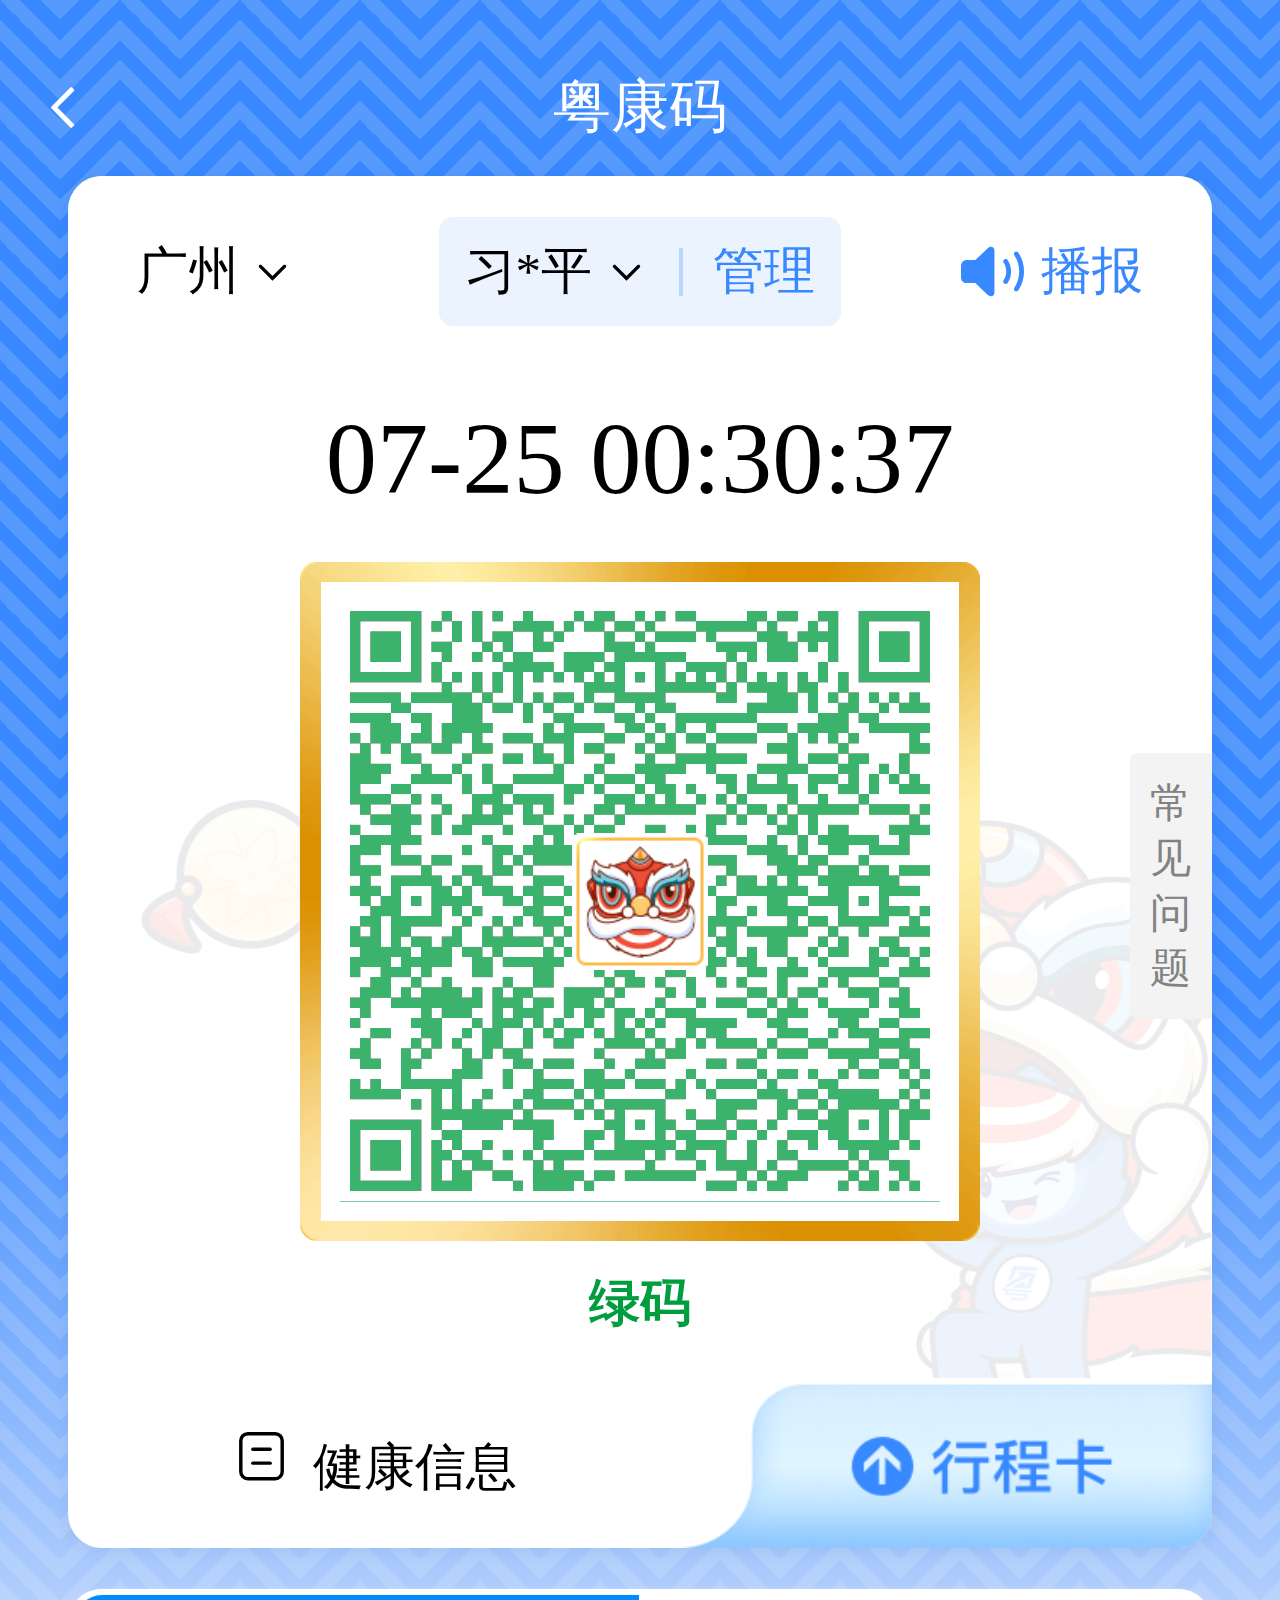
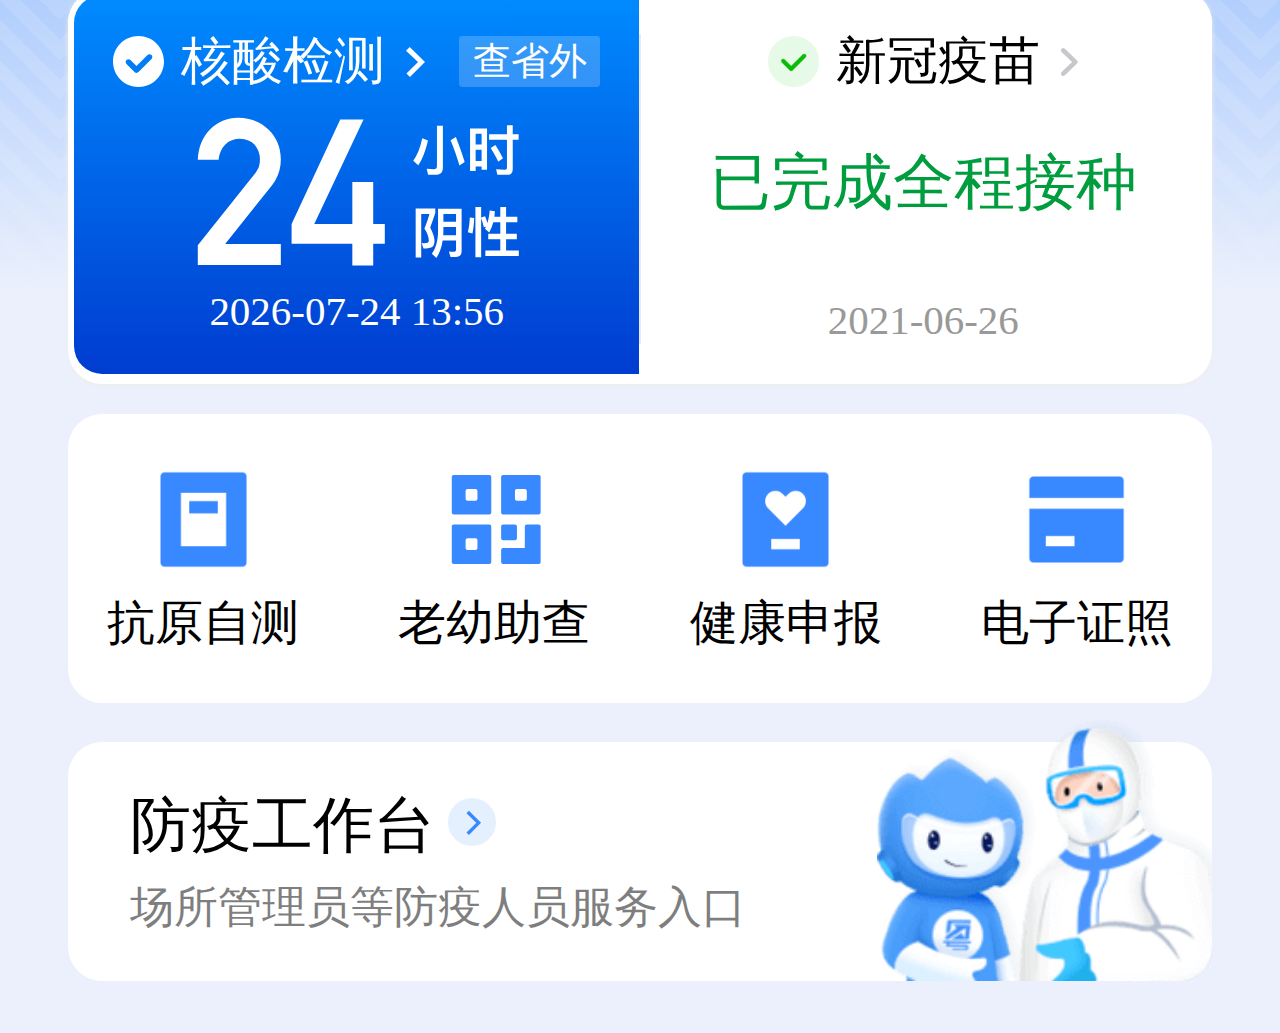
==== ykm-simulator/index.html @ 97c5d756 "Add files via upload" ====
<!doctypehtml><title>粤康码</title><meta http-equiv="Content-Type"content="text/html; charset=UTF-8"><meta name="viewport"content="width=device-width,initial-scale=1,maximum-scale=1,user-scalable=0"><meta name="theme-color"content="#569afe"><meta name="apple-mobile-web-app-status-bar-style"content="black-translucent"><link rel="manifest"href="manifest.json"><script src="../common/base.js"></script><style>block,view{display:block}body{height:100%;margin:0;font-family:sans-serif}.page_normal-temp{background-color:#ebf0fc}.page_yellow-temp{background-color:#fff9f4}.page_red-temp{background-color:#fff5f5}.top-header{background:#4293f4;box-sizing:border-box;height:16.933vw;padding-top:5.2vw;position:relative;text-align:center}.arrow-left{left:2.667vw;position:absolute}.arrow-left,.top-header-title{color:#fff;font-family:PingFangSC-Medium;font-size:4.933vw;letter-spacing:0;margin-top:2.667vw;text-align:center}.content{background:#fff;padding:5.333vw 5.333vw 2.4vw;position:relative}.content.error{padding:5.333vw 5.333vw 0}.content.red-temp{background:#fe3737}.content.yellow-temp{background:#ff8f1f}.red-temp .select{background:#feebeb}.yellow-temp .select{background:#fff3e8}.yellow-temp .select-operat{color:#ff8f1f}.red-temp .select-operat{color:#f0422c}.content-list{background:#fff;border-radius:2.667vw 2.667vw 0 0;position:relative}.content-list_box{background-color:#fff;border-radius:2.667vw;box-shadow:0 2px 20px 0 rgba(0,0,0,.06);margin-bottom:3.2vw}.content-list_header{box-sizing:border-box;display:flex;height:13.333vw;margin-bottom:4.8vw;padding:3.2vw 5.333vw 1.6vw;position:relative;width:100%}.content-list_header .header_faimly{justify-content:flex-end;min-width:30%;text-align:right;width:30%!important}.content-list_header .header_faimly,.header_name{align-items:center;color:#000;display:flex;font-family:PingFangSC-Regular;font-size:4vw;letter-spacing:0}.header_name{background:rgba(56,136,255,.1);border-radius:1.067vw;height:8.533vw;justify-content:center;text-align:center;width:40%}.header_name.box_yellow-temp{background-color:rgba(255,143,31,.1)}.box_yellow-temp .header_name_box:after{background-color:rgba(255,143,31,.3)}.header_name.box_red-temp{background-color:rgba(254,55,55,.1)}.box_red-temp .header_name_box:after{background-color:rgba(254,55,55,.3)}.header_name_box{align-items:center;display:inline-flex;flex:1;justify-content:center;padding-right:2.4vw;position:relative}.header_name_box:after{background-color:rgba(66,147,244,.3);content:"";height:70%;position:absolute;right:0;top:50%;transform:translateY(-50%);width:.267vw}.header_name_action{padding-left:2.4vw}.header_faimly_icon{height:4.933vw;margin-right:1.333vw;width:4.933vw}.header_faimly_icon_gif{height:5.6vw;margin-right:1.333vw;width:5.6vw}.content-list_time{align-items:center;display:flex;justify-content:center}.header_city .triangle,.header_name .triangle{border-color:#000 transparent transparent!important}.view-select{text-align:center}.select{background:#ecf4fd;border-radius:1.067vw;display:inline-block;margin:0 auto}.normal-temp{animation:bg-scrolling-reverse 1s infinite;animation-timing-function:linear;background-color:#569afe;background-image:linear-gradient(135deg,#3888ff 33%,transparent 0),linear-gradient(225deg,#3888ff 33%,transparent 0),linear-gradient(45deg,#3888ff 33%,transparent 0),linear-gradient(315deg,#3888ff 33%,#569afe 0);background-position:60px 0,60px 0,0 0,0 0;background-repeat:repeat;background-size:120px 120px;opacity:1;position:relative}.normal-temp:before{background-image:linear-gradient(135deg,#569afe 25%,transparent 0),linear-gradient(225deg,#569afe 25%,transparent 0),linear-gradient(45deg,#569afe 25%,transparent 0),linear-gradient(315deg,#569afe 25%,transparent 0)}.normal-temp:after,.normal-temp:before{animation:bg-scrolling-reverse 1s infinite;animation-timing-function:linear;background-color:initial;background-position:60px 0,60px 0,0 0,0 0;background-repeat:repeat;background-size:120px 120px;bottom:0;content:"";left:0;opacity:1;position:absolute;right:0;top:0}.normal-temp:after{background-image:linear-gradient(135deg,#3888ff 17%,transparent 0),linear-gradient(225deg,#3888ff 17%,transparent 0),linear-gradient(45deg,#3888ff 17%,transparent 0),linear-gradient(315deg,#3888ff 17%,transparent 0)}.normal-temp1{animation:bg-scrolling-reverse 1s infinite;animation-timing-function:linear;background-color:initial;background-image:linear-gradient(135deg,#569afe 8%,transparent 0),linear-gradient(225deg,#569afe 8%,transparent 0),linear-gradient(45deg,#569afe 8%,transparent 0),linear-gradient(315deg,#569afe 8%,transparent 0);background-position:60px 0,60px 0,0 0,0 0;background-repeat:repeat;background-size:120px 120px;bottom:0;left:0;opacity:1;position:absolute;right:0;top:0;z-index:3}.hotTemp_wrap{position:relative;z-index:6}@-webkit-keyframes bg-scrolling-reverse{0%{background-position:60px 0,60px 0,0 0,0 0}to{background-position:60px -120px,60px -120px,0 -120px,0 -120px}}@keyframes bg-scrolling-reverse{0%{background-position:60px 0,60px 0,0 0,0 0}to{background-position:60px -120px,60px -120px,0 -120px,0 -120px}}.bg_white{background-image:linear-gradient(180deg,hsla(0,0%,100%,0),#fff);bottom:0;height:51%;left:0;position:absolute;right:0;top:50%;z-index:5}.bg_white-normal-temp{background-image:linear-gradient(180deg,rgba(235,240,252,0),#ebf0fc 86%)}.bg_white-yellow-temp{background-image:linear-gradient(180deg,rgba(255,249,244,0),#fff9f4 86%)}.bg_white-red-temp{background-image:linear-gradient(180deg,hsla(0,100%,98%,0),#fff5f5 86%)}.select-name,.select-picker{display:inline-block}.select-name{color:#000;font-family:PingFangSC-Regular;font-size:4vw;letter-spacing:0;line-height:5.333vw;text-align:center}.select-line{background:#4293f4;display:inline-block;height:3.733vw;margin:0 3.2vw;opacity:.3;position:relative;top:.533vw;width:.267vw}.select-operat{color:#4293f4;display:inline-block;font-family:PingFangSC-Regular;font-size:4vw;letter-spacing:0;line-height:5.333vw;padding-bottom:2.133vw;padding-right:3.2vw;padding-top:2.133vw;text-align:center}.img-box{overflow:hidden;padding-bottom:0;text-align:center}.img,.img-box{position:relative}.img{background-color:red;border-radius:1.067vw;display:none;height:100%;width:100%;z-index:6}.img_mask_qrcode{height:40vw;left:50%;margin-left:-22.667vw;margin-top:4vw;padding:2.667vw;position:absolute;top:3.2vw;width:40vw;z-index:10}.red-temp .img_border,.yellow-temp .img_border{margin-top:.533vw}.img_border{align-items:center;border-radius:1.333vw;display:flex;height:53.067vw;justify-content:center;margin:4vw auto 1.6vw;position:relative;width:53.067vw}.img_border_one{background:linear-gradient(to bottom right,#8fcaff,#55b1ff,#8fcaff)}.img_border_two{background:linear-gradient(to bottom right,#ffe58c,#ffb137,#ffe58c)}.img_background{background:#fff;border-radius:.8vw;height:45.067vw;left:1.467vw;position:absolute;top:1.467vw;width:45.067vw;z-index:1}.img_mask{background:#fff;opacity:.98;z-index:11}.img_err_tip,.img_mask{bottom:0;height:48vw;left:0;line-height:6.133vw;margin:auto;position:absolute;right:0;top:0;width:48vw}.img_err_tip{align-items:center;color:#333;display:flex;flex-direction:column;font-size:4.267vw;justify-content:center}.status{text-align:center}.status .result_label{font-size:4.533vw;font-weight:400;justify-content:center;line-height:6.4vw;padding:1.067vw 2.533vw 1.067vw 2.4vw}.status .result_label .result_arrow{height:3.333vw;margin-left:1.6vw;width:3.333vw}.result_label_hs{display:inline-block;margin-right:1.6vw;position:relative;top:-.267vw}.status-img{display:inline-block;height:8.533vw;width:auto}.status-img image{height:100%;width:100%}.status-desc{color:#999;font-family:PingFangSC-Regular;font-size:3.733vw;letter-spacing:0;line-height:5.333vw;text-align:center}.desc-box{font-size:4.267vw;line-height:5.867vw}.desc-box,.desc-box-2{color:#666;font-family:PingFangSC-Regular;text-align:center}.desc-box-2{font-size:3.733vw;line-height:5.333vw;margin-bottom:4vw;padding-top:2.667vw}.title{align-items:center;color:#000;display:flex;font-family:PingFangSC-Medium;font-size:6.4vw;font-weight:600;justify-content:space-between;line-height:8.8vw;padding-left:5.333vw;padding-right:5.333vw;padding-top:5.333vw}.title_img{height:6.667vw;width:32vw}.use-address{padding:8.533vw 5.333vw 14.667vw}.use-address-title{text-align:center}.address-title-desc{display:inline-block}.address-title-desc image{height:100%;width:100%}.view-line{font-size:0}.address-list{border:1px solid #ebebeb;border-bottom:none;border-radius:1.067vw;margin-top:5.333vw}.address-list-item{display:flex;padding:5.333vw}.item-left{width:13.333vw}.item-left image{height:13.333vw;width:13.333vw}.item-right{flex:1;padding-left:4.267vw}.address-list-item{background:#fff;border-bottom:1px solid #ebebeb;margin-bottom:4vw}.address-list-item:last-child{margin-bottom:0}.item-right-title{color:#000;font-family:PingFangSC-Medium;font-size:4.8vw;line-height:6.4vw}.item-right-content{color:#666;font-family:PingFangSC-Regular;font-size:4vw;line-height:5.6vw}.item-right-to{color:#4293f4;font-family:PingFangSC-Regular;font-size:3.733vw}.ykm-entry-cell{align-items:center;background:#fff;color:#4293f4;display:flex;font-size:4.8vw;justify-content:space-between;line-height:15.733vw;padding:0 5.333vw}.special-view{background:#f2f7fd;border-radius:1.067vw;margin:5.333vw;padding:.267vw}.desc-cell{border-radius:.8vw .8vw 0 0;color:#6486a0;font-size:3.733vw;line-height:5.333vw;margin:4vw 0 4vw 9.333vw;position:relative}.desc-cell:before{background:#4f6f8b;content:"";height:2.267vw;left:-3.333vw;position:absolute;top:1.6vw;transform:rotate(45deg);width:2.267vw}.desc-cell+.desc-cell{margin-top:4vw}.flex-wrap{display:flex}.flex-box{color:#000;flex:1;font-size:3.733vw;text-align:center}.flex-box_desc,.list-icon{margin-top:1.333vw}.list-icon{height:5.067vw;margin-right:2.667vw;width:5.067vw}.err_tips{color:#999;margin-top:2.667vw;text-align:center}.err_tips,.err_tips view{font-family:PingFangSC-Regular;font-size:3.733vw;line-height:5.067vw}.err_tips view{color:#4293f4;display:inline;margin-left:2.667vw}.shadow{background:rgba(0,0,0,.6);position:fixed;right:0;top:0}.shadow,.shadow__main{bottom:0;left:0;z-index:20000}.shadow__main{background:#fff;box-sizing:border-box;padding:4.8vw 0 0 5.333vw;position:absolute;width:100%}.shadow__main-title{color:#000;font-size:6.4vw;font-weight:700;height:9.067vw;letter-spacing:0;line-height:9.067vw;margin-bottom:4vw}.shadow__main-city{overflow:hidden}.shadow__main-city-item{border:1px solid #ebebeb;border-radius:1.067vw;box-sizing:border-box;color:#000;float:left;font-size:4vw;height:10.667vw;letter-spacing:0;line-height:10.667vw;margin-bottom:5.333vw;margin-right:2.267vw;text-align:center;width:28.267vw}.shadow__main-city-item.active{border:.267vw solid #4293f4}.prevent__scroll{height:100%;overflow:hidden;width:100%}.shadow-share{background-color:rgba(0,0,0,.7);border-radius:1.333vw;display:flex;height:9.333vw;padding-left:4vw;position:fixed;right:8vw;top:2vw;z-index:999}.shadow-share:after{border:6px solid transparent;border-bottom-color:rgba(0,0,0,.7);content:"";height:0;position:absolute;right:9.333vw;top:-12px;width:0}.shadow-share--android:after{right:13.067vw}.shadow-share__info{color:#fff;font-size:3.467vw;line-height:9.333vw;padding-right:2.667vw;position:relative}.shadow-share__info:after{background-color:#fff;content:"";height:5.333vw;position:absolute;right:0;top:2vw;transform:scaleX(.5);width:1px}.shadow-share__close{height:9.333vw;position:relative;width:8vw}.shadow-share__close:before{transform:rotate(45deg)}.shadow-share__close:after,.shadow-share__close:before{background-color:#fff;content:"";height:4vw;left:4vw;position:absolute;top:2.667vw;width:1px}.shadow-share__close:after{transform:rotate(-45deg)}.result_box{display:flex;justify-content:center;margin:0 5.333vw;position:relative}.result_label{border-radius:.533vw;display:inline-block;margin:0 auto;padding:2.133vw 3.2vw}.red-temp .result_label{background:rgba(240,66,44,.1);border:.267vw solid #fe3737;color:#fe3737}.yellow-temp .result_label{background:rgba(255,143,31,.1);border:.267vw solid #ff8f1f;color:#ff8f1f}.result_arrow{height:2.667vw;margin-left:2.667vw;width:2.667vw}.canvas-main{align-items:center;display:flex;flex-direction:column;justify-content:center;opacity:0;transition:all .6s ease}#XUESHENGMA{left:-2000px;opacity:0;position:fixed;top:-2000px;z-index:1}.canvas-img{border:2px solid #000}.options{align-items:center;background:#f3f3f3;border-radius:8px 0 0 8px;bottom:0;box-sizing:border-box;color:#828282;display:flex;font-size:3.2vw;height:20.8vw;justify-content:center;margin-bottom:auto;margin-top:auto;padding:0 .8vw;position:absolute;right:0;top:0;width:6.4vw}.err_honglvma_action,.err_qrcode{color:#4293f4;font-size:4.533vw;letter-spacing:0;line-height:6.4vw;padding-bottom:4vw;text-align:center}.err_honglvma_box{display:flex;flex-direction:column;justify-content:center;margin-bottom:4vw;text-align:center}.err_honglvma_title{color:#999;font-family:PingFangSC-Regular;font-size:4.533vw;letter-spacing:0;text-align:center}.no_certified{align-items:center;display:flex;justify-content:center;margin-bottom:2.667vw;margin-top:2.667vw}.no_certified_text{color:#f0422c;font-size:4vw;margin-right:1.333vw}.no_certified_action{color:#4293f4;font-size:4vw;margin-right:.267vw}.sub-list{background:#fff;border-radius:8px;box-shadow:0 2px 20px 0 rgba(0,0,0,.06);color:#000}.normal-temp .sub-list,.red-temp .sub-list,.yellow-temp .sub-list{background:hsla(0,0%,100%,.1);color:#fff}.tgpz{background:rgba(9,187,7,.1);border-radius:.933vw;color:#09bb07;font-family:PingFangSC-Regular;font-size:3.733vw;letter-spacing:0;line-height:5.333vw;padding:.133vw 1.333vw;text-align:center}.normal-temp .tgpz,.red-temp .tgpz,.yellow-temp .tgpz{background:rgba(0,0,0,.2);color:#fff}.ykmxx-line{box-shadow:inset 0 -.267vw 0 0 #ebebeb;height:.133vw;width:100%}.sub-cl{align-items:center;display:flex;justify-content:center;margin-left:5.333vw;margin-right:5.333vw;padding-bottom:4.8vw;padding-top:4.8vw;position:relative}.normal-temp .sub-cl,.red-temp .sub-cl,.sub-cl{box-shadow:inset 0 -.133vw 0 0 hsla(0,0%,100%,.12)}.normal-temp .sub-cl{color:#fff}.sub-cl:last-child{box-shadow:inset 0 0 0 0 hsla(0,0%,100%,.12)}.sub-cl_content{flex:1;font-size:4.8vw;line-height:6.4vw}.sub-cl_content,.time-box{align-items:center;display:flex}.time-box{justify-content:center;margin-bottom:5.333vw}.red-temp .city,.yellow-temp .city{color:#fff}.red-temp .triangle,.yellow-temp .triangle{border-color:#fff transparent transparent}.normal-temp .city{color:#fff}.normal-temp .triangle{border-color:#fff transparent transparent}.city{align-items:center;color:#000;display:flex;font-family:PingFangSC-Medium;font-size:5.6vw;letter-spacing:0;line-height:6.4vw;width:20%}.triangle{border-color:#000 transparent transparent;border-style:solid;border-width:1.333vw 1.2vw 0;height:0;margin-left:1.6vw;width:0}.contented .timer_preview{color:#000;font-family:PingFangSC-Semibold;font-size:8vw;font-weight:500;letter-spacing:0;line-height:8vw;text-align:center;vertical-align:middle;width:60vw}@keyframes fade{0%{opacity:.1}to{opacity:1}}@-webkit-keyframes fade{0%{opacity:1}to{opacity:0}}.dropdown__icon{border:1.733vw solid transparent;border-top-color:#000;margin-left:1.333vw;margin-top:1.333vw}.picker-padding{padding-bottom:2.133vw;padding-left:3.2vw;padding-top:2.133vw}.picker-tips{background-repeat:no-repeat;height:9.467vw;position:absolute;top:-6.667vw;width:48vw;z-index:10000}.hesuan-tips_warp,.image-tips,.image-tips_warp{height:100%;position:relative;width:100%}.tips-close{height:5.333vw;position:absolute;right:2.213vw;top:1.68vw;width:5.333vw}.close-image,.user-phone_button{height:100%;width:100%}.user-phone_button{background-color:initial;border:0;left:0;opacity:0;padding:0;position:absolute;top:0}.user_tongguan{position:relative}.tips{color:#fff;font-family:PingFangSC-Regular,PingFang SC;font-size:4vw;font-weight:400;height:5.333vw;line-height:5.333vw;padding:4.8vw 0;text-align:center;width:100%}.tips--black{color:#666}.result_box .result_label{font-size:4vw;font-weight:400;line-height:6.4vw;padding:1.067vw 2.533vw 1.067vw 2.4vw}.result_box .result_label .result_arrow{height:3.333vw;margin-left:.533vw;width:3.333vw}.result_label_green{background:rgba(56,176,107,.1);border:.267vw solid #00b462;border-radius:.533vw;color:#00b462}.sub-block{border-radius:2.667vw;box-shadow:0 2px 5px #eee}.entry,.sub-block{display:flex;height:30.8vw;justify-content:space-between;margin:0 auto;width:89.333vw}.entry{background-color:#fff;border-radius:2.667vw;box-sizing:border-box;height:22.533vw;padding-bottom:3.2vw;padding-top:1.333vw;position:relative;z-index:40}.entry-item{align-items:center;border-radius:1.067vw;display:flex;filter:blur(10);flex-direction:column;justify-content:center;position:relative;width:21.067vw}.entry-item_label{height:4vw;left:0;margin-left:auto;margin-right:auto;position:absolute;right:0;top:0;width:13.867vw}.entry-item_icon{height:9.6vw;margin-bottom:.8vw;margin-top:1.6vw;width:9.6vw}.entry-item_name{color:#000;font-family:PingFangSC-Regular;font-size:3.733vw;font-weight:400;letter-spacing:0;text-align:center}.jiechu-tips{height:9.467vw;left:45%;margin-left:auto;margin-right:auto;position:absolute;right:0;top:9.333vw;width:48vw;z-index:10}.jiechu-tips .image-tips,.jiechu-tips_warp{height:100%;width:100%}.jiechu-tips .tips-close{height:5.333vw;position:absolute;right:2.4vw;text-align:center;top:2.667vw;width:5.333vw}.hesuan-tips{height:10.933vw;left:2.667vw;position:absolute;top:-8.667vw;width:62.8vw;z-index:10}.hesuan-tips .image-tips{height:100%;width:100%}.hesuan-tips .tips-close{text-align:center}.block-item{border:.533vw solid #fff;border-radius:1.067vw 0 0 1.067vw;height:29.6vw;width:44.667vw}.block-item,.sub-block{background-color:#fff}.sub-block_line{background:#ebebeb;height:24.267vw;position:relative;top:3.467vw;width:.133vw}.block-item:first-child{border-radius:2.667vw 0 0 2.667vw;border-right:0}.block-item:nth-child(3){border-left:0;border-radius:0 2.667vw 2.667vw 0}.hesuan_block{background-image:linear-gradient(180deg,#00b93e,#007d00)}.hesuan_lv{background-image:linear-gradient(180deg,#a079eb,#6f3cd0)}.hesuan_blue{background-image:linear-gradient(180deg,#008bff,#003cd0)}.hesuan_orgereen{background-image:linear-gradient(180deg,#15b6b9,#006e70)}.block-item_icon{height:4vw;padding-right:1.333vw;width:4vw}.block-item_title{align-items:center;color:#000;display:flex;font-family:PingFangSC-Regular;font-size:4vw;font-weight:400;height:5.6vw;justify-content:center;padding-top:2.4vw}.hesuan_block .block-item_desc,.hesuan_block .block-item_tips,.hesuan_block .block-item_title,.hesuan_orgereen .block-item_desc,.hesuan_orgereen .block-item_tips,.hesuan_orgereen .block-item_title{color:#fff;margin-bottom:.8vw}.block-item_arrow{height:2.4vw;padding-left:1.6vw;width:1.467vw}.hesuan-warp .block-item_desc{font-family:PingFangSC-Medium;font-size:6.4vw;height:auto;line-height:7.467vw;padding-top:3.733vw}.block-item_desc,.hesuan-warp .block-item_tips{padding-top:3.867vw}.block-item_desc{color:#999;font-family:PingFangSC-Medium;font-size:4.8vw;height:5.6vw;line-height:5.6vw;text-align:center}.block-item_desc img{display:block;height:12.8vw;margin:.8vw auto .533vw;width:25.333vw}.desc--red{color:#fe3737;font-weight:400}.desc--green{color:#009d3e;font-weight:400}.desc--black{color:#000;font-weight:400}.desc--small{font-size:4.8vw}.block-item_tips{color:#999;filter:blur(10);font-family:PingFangSC-Regular;font-size:3.2vw;height:4.533vw;letter-spacing:0;line-height:4.533vw;padding-top:5.6vw;text-align:center}.block-item_loading{display:block;height:20vw;margin:0 auto;width:20vw}.cell{align-items:center;border-bottom:1px solid #ebebeb;box-sizing:border-box;display:flex;height:14.4vw;justify-content:space-between;margin-left:5.333vw;margin-right:5.333vw}.cell:last-of-type{border-bottom:none}.cell-content{align-items:center;display:flex;font-size:4vw;height:14.4vw;line-height:5.333vw}.cell-icon{height:6.4vw;padding-right:2.4vw;width:6.4vw}.cell-arrow{height:3.467vw;width:2.133vw}.no_pt{height:auto;padding-top:0}.colored-person-action-list{align-items:center;color:#4292f3;display:flex;font-size:3.733vw;justify-content:center}.colored-person-action-list_icon{height:4.8vw;vertical-align:text-bottom;width:4.8vw}.colored-person-action-list_divider{background:#d8d8d8;height:3.2vw;margin:0 5.333vw;width:1px}.showVaccinesGuide{background-color:rgba(0,0,0,.8);left:0;position:fixed;text-align:center;top:0;z-index:12000}.showVaccinesGuide_title{color:#fff;font-family:PingFangSC-Medium;font-size:6.4vw;margin-bottom:2.133vw;padding-top:26.667vw;text-align:center}.showVaccinesGuide_desc{font-size:4.8vw}.showVaccinesGuide_desc,.showVaccinesGuide_desc_bottom{color:#fff;font-family:PingFangSC-Regular;text-align:center}.showVaccinesGuide_desc_bottom{font-size:3.467vw;margin:5.333vw 5.333vw 0;opacity:.7}.showVaccinesGuide_oneImg{display:block;height:50.667vw;margin:15.467vw auto 22.533vw;width:54vw}.showVaccinesGuide_twoImg{display:block;height:67.333vw;margin:7.2vw auto 14.133vw;width:62vw}.showVaccinesGuide_btn{border:2px solid #fff;border-radius:1.067vw;color:#fff;display:inline-block;font-family:PingFangSC-Medium;font-size:4.8vw;height:10.133vw;line-height:10.133vw;margin:0 auto;padding:0 8vw;text-align:center;width:37.067vw}.showVaccinesGuide_oneImgicon,.showVaccinesGuide_twoImgicon{bottom:0;height:10.667vw;left:0;margin:auto;position:absolute;right:0;top:0;width:10.667vw;z-index:20}.golden-border{height:100%;left:0;position:absolute;top:0;width:100%;z-index:1}.showVaccinesGuide_close{height:5.333vw;position:absolute;right:3.333vw;top:3.333vw;width:5.333vw}.shadow__activity{height:17.333vw;position:fixed;right:1.6vw;transition:right .5s;width:47.467vw;z-index:80}@-webkit-keyframes tcdh{0%{right:-9.333vw}to{right:0}}@keyframes tcdh{0%{right:-9.333vw}to{right:0}}.shadow__activity--hide{right:-10.667vw}.shadow__activity__img{bottom:0;height:17.333vw;position:absolute;right:4.533vw;width:16vw}.shadow__activity__font{border-radius:2.667vw 8.8vw 8.8vw 2.667vw;bottom:0;box-shadow:0 .533vw .533vw 0 rgba(0,0,0,.13);box-sizing:border-box;color:#fff;height:14.933vw;left:0;padding:1.6vw 20.667vw 1.6vw 2.4vw;position:absolute;transition:left .5s;width:47.467vw}.shadow__activity__font__close{height:4vw;position:absolute;right:.667vw;top:5.467vw;width:4vw}.shadow__activity__font__img{height:100%;left:0;position:absolute;top:0;width:100%}.shadow__activity__font__info{-webkit-box-orient:vertical;-webkit-line-clamp:2;color:#fff;display:inline-block;display:-webkit-box;font-size:2.933vw;line-height:3.733vw;overflow:hidden;position:relative}.shadow__activity__font__jt{height:3.467vw;margin-top:.8vw;position:relative;width:9.867vw}.yq-jt{height:3.333vw;left:-.267vw;position:relative;top:.533vw;width:3.333vw;z-index:10}.shadow__activity__font--hide{left:26.667vw}.shadow__activity__close{bottom:0;height:17.333vw;position:absolute;right:0;width:12.533vw}.nav{align-items:center;color:#fff;display:flex;font-size:4.533vw;justify-content:center;position:relative}.nav_close{height:16vw;left:-1.333vw;position:absolute;width:16vw}.content-list_nav{font-size:5.867vw;font-weight:700;height:14.667vw;line-height:14.667vw;position:relative;width:100%}.yellow-temp .content-list_nav{background:linear-gradient(180deg,#fff8f1,#ffefde);color:#ca925b;text-align:center}.red-temp .content-list_nav{background:linear-gradient(180deg,#fff1f1,#ffdede);color:#b55f5f;text-align:center}.content-list_nav_img{height:16vw;position:absolute;top:-1.6vw;width:100%;z-index:1}.cell-list{border-radius:0 0 2.667vw 2.667vw;display:flex;overflow:hidden}.cell-list-icon{height:5.333vw;position:relative;width:5.333vw}.cell-list-item{flex:1;font-size:4vw;height:6.667vw;line-height:6.667vw;margin:3.333vw 0;text-align:center}.cell-list-item_img,.xckcard{height:13.333vw}.xckcard{font-size:0;width:41.867vw}.cell-list-font{display:inline;margin-left:1.333vw;position:relative;top:-5px}.cell-list-item:nth-child(2){border-left:.133vw solid #ebebeb;border-right:.133vw solid #ebebeb}.green-result_label{border-radius:.533vw;color:#009d3e;font-size:4vw;font-weight:400;font-weight:700;line-height:6.4vw;margin-bottom:2.667vw;position:relative;text-align:center;width:43.333vw}.arrow{height:4vw;margin-left:.667vw;position:relative;width:4vw}.arrow_img{height:100%;width:100%}.header_city{color:#000;font-family:PingFangSC-Regular;font-size:4vw;justify-content:flex-start;letter-spacing:0;text-align:center;width:30%}.header_city,.header_text{align-items:center;display:flex}.header_text{color:#4293f4;justify-content:flex-end;min-width:20vw;padding-left:.8vw;vertical-align:bottom}.content-list_header_shadow{background-image:linear-gradient(180deg,rgba(0,0,0,.03),hsla(0,0%,100%,0));bottom:-10px;height:2.667vw;position:absolute;width:100%}.flex_center{align-items:center;display:flex;justify-content:space-between}.color_yellow-temp{color:#ff8f1f}.color_red-temp{color:#fe3737}.color_normal-temp{color:#3888ff}.gg{margin-bottom:3.333vw;width:100%}.gg,.gg_wrap_img{height:26.667vw;position:relative}.gg_wrap_img{border-radius:2.667vw;margin-left:5.333vw;width:89.333vw;z-index:5}.gg_close_img{height:2.133vw;left:-.667vw;padding:2.667vw;position:absolute;top:-3.333vw;width:2.133vw;z-index:20}.fygztbutton{background-color:#fff;border-radius:2.667vw;margin:3.067vw 5.333vw 2.667vw;padding:3.2vw 4.8vw;position:relative}.fy_action_title{color:#000;font-family:PingFangSC-Medium;font-size:4.8vw;font-weight:500;letter-spacing:0;line-height:6.667vw;margin-bottom:.533vw}.fy_action_icon{height:3.733vw;margin-left:1.067vw;width:3.733vw}.fy_action_desc{color:#000;font-family:PingFangSC-Regular;font-size:3.467vw;font-weight:400;letter-spacing:0;line-height:5.067vw;opacity:.5}.fy_acyion_img{bottom:0;height:20.4vw;position:absolute;right:0;width:26.133vw}.taro__modal{z-index:9999999999}.taro-modal__foot{border-top:.133vw solid #e7e7e7}.normalTag{background:hsla(0,0%,100%,.2);color:#fff}.colorTag,.normalTag{border-radius:.267vw;font-family:PingFangSC-Regular;font-size:2.933vw;font-weight:400;line-height:4vw;margin-left:2.667vw;padding:0 1.067vw}.colorTag{background:rgba(66,147,244,.2);color:#3888ff}</style><div class="page page_normal-temp"><div class="content contented normal-temp"><div class="normal-temp1"></div><div class="bg_white bg_white-normal-temp"></div><div class="hotTemp_wrap"><div class="nav"style="color:#fff;margin-bottom:30px"><image arialabel="返回"ariarole="button"bind:tap="handleNavBack"class="nav_close"src="./static/4f474259427737a36d6c292a3c2f7553.svg"onclick="window.navigateHome&&navigateHome()"></image>粤康码</div><div class="content-list_box"><div class="content-list"style="background:#fff url(static/b739d24b3e9cf335c3d74126ce8e2b98.png);background-size:contain;background-position:right bottom;background-repeat:no-repeat"><div class="content-list_header"><div arialabel="广州，可切换地市"ariarole="button"class="header_city"><span id="_city"></span><image arialabel="切换地市"ariarole="button"class="arrow"src="./static/d88e60f10d7b8da943b5e9ebac2fee7f.svg"></image></div><div class="header_name box_normal-temp"><picker arialabel=""ariarole="button"bindchange="handleChange"><div class="header_name_box"><span id="_name"></span><image arialabel="切换成员"ariarole="button"class="arrow"src="./static/d88e60f10d7b8da943b5e9ebac2fee7f.svg"></image></div></picker><div arialabel="管理"ariarole="button"bind:tap="goPage"class="header_name_action color_normal-temp"data-action="report"data-actiontype="cygl"data-type="home">管理</div></div><div arialabel="播报"ariarole="button"class="header_faimly"data-type="home"><div bind:tap="mp3"class="header_text color_normal-temp"><image class="header_faimly_icon"src="./static/27597bf024b2ecbf42295c976b1eca16.svg"></image>播报</div></div></div><div class="content-list_time"><div class="timer_preview"></div></div><div class="img-box"><div arialabel="绿码"ariarole="img"bind:tap="showVaccinesGuideHandle"class="img_border img_border_two"id="ykmqrcode"><div style="width:94%;height:94%;background-color:#fff;z-index:10"onclick='window.location.href="./checkin.html"'><div bind:tap="handleShowCode"class="img"style="background:url([data-uri]),linear-gradient(#3bb36c,#3bb36c);background-blend-mode:lighten;background-size:94% 94%;background-position:center;background-repeat:no-repeat;display:block;margin:0 auto"></div></div><image class="golden-border"src="./static/b80e47116a2514556e388a3639d93b7c.png"></image><image class="showVaccinesGuide_twoImgicon"src="./static/456533e61ba93e1af44a2d3a5c2fd032.gif"></image></div><div bindtap="onTapToPDF"class="options">常见问题</div></div><div class="result_box"><div class="green-result_label">绿码</div></div></div><div class="cell-list"><div arialabel="健康信息"ariarole="button"bind:tap="handleTap"class="cell-list-item"data-action="report"data-actiontype="jkxx"data-path="/operation_plus/pages/yiqing/daka/user/apply-history/index"><image class="cell-list-icon"src="./static/mm.svg"></image><div class="cell-list-font">健康信息</div></div><div arialabel="行程卡"ariarole="button"bind:tap="handleTap"class="cell-list-item_img"data-action="report"data-actiondesc="xingchengla"data-actiontype="fuwu"data-appid="wx8f446acf8c4a85f5"data-label="行程卡"data-path=""><image class="xckcard"src="./static/80401c2e955ec7aa3f126ae90801efd1.png"onclick="window.navigateToTripCard&&navigateToTripCard()"></image></div></div></div><div class="sub-block"><div arialabel="核酸检测24小时阴性。"ariarole="text"bind:tap="handleTap"class="block-item hesuan_block hesuan_blue"onclick='window.location.href="./detail.html"'><div class="block-item_title"><image class="block-item_icon"src="./static/4508c60464ce3888449fc79e838e73cd.svg"></image>核酸检测<image class="block-item_arrow"src="./static/b4455fa4d4a6cd9227fe4703238eeb51.svg"></image><div class="tag normalTag">查省外</div></div><div><div class="block-item_desc desc--green no_pt"><image src="./static/2c258b7b98bdfcb70a00c769d685e9bb.svg"></image></div><div class="block-item_tips no_pt"id="covid-test-time"></div></div></div><div class="sub-block_line"></div><div arialabel="新冠疫苗"ariarole="text"bind:tap="handleTap"class="block-item vaccines"data-action="report"data-actiontype="ymxq"data-pagetype="yimiaoPage"data-path="/operation_plus/pages/yiqing/daka/user/vaccines-record/index"><div class="block-item_title"><image class="block-item_icon"src="./static/dd22fed45003c852735958d99a0443e7.png"></image>新冠疫苗<image class="block-item_arrow"src="./static/44e817161a84279f6440d4a52d117900.svg"></image></div><block><div class="block-item_desc desc--green">已完成全程接种</div><div class="block-item_tips">2021-06-26</div></block></div></div></div></div><div class="entry"><div arialabel="抗原自测"ariarole="button"bind:tap="handleTap"class="entry-item"data-action="report"data-actiondesc="kangyuanzice"data-actiontype="fuwu"data-appid="wx6c30c6ad0220942d"data-label="抗原自测"data-path=""><image class="entry-item_icon"src="./static/0619260a7addd8f89093cd21356e0b80.png"></image><text class="entry-item_name">抗原自测</text></div><div arialabel="老幼助查"ariarole="button"bind:tap="handleTap"class="entry-item"data-action="report"data-actiondesc="laoyouzhucha"data-actiontype="fuwu"data-label="老幼助查"data-path="/pages/gsd-ui/g-yss-H5-page/g-yss-H5-page?project=default&path=%2Fpages%2FcheckYkm%2Fcheck%2Findex"data-usertype="jzgl"><image class="entry-item_icon"src="./static/029ff54f704e01717fb30acf1c95ad75.svg"></image><text class="entry-item_name">老幼助查</text></div><div arialabel="健康申报"ariarole="button"bind:tap="handleTap"class="entry-item"data-action="report"data-actiondesc="jiankangshenbao"data-actiontype="fuwu"data-path="/operation_plus/pages/yiqing/zhuanqu/list/use/index"><image class="entry-item_icon"src="./static/88caf508845af9f014f0df2e2e687061.png"></image><text class="entry-item_name">健康申报</text></div><div arialabel="电子证照"ariarole="button"bind:tap="handleTap"class="entry-item"data-action="report"data-actiondesc="dizhizhengzhao"data-actiontype="fuwu"data-label="电子证照"data-path="/licenseInfo/pages/cards/my-cards/my-cards"><image class="entry-item_icon"src="./static/19bdc888e99ae0d767dcc137ba1464cf.png"></image><text class="entry-item_name">电子证照</text></div></div><div arialabel="防疫工作台"ariarole="button"bind:tap="handleTap"class="fygztbutton"data-action="report"data-actiontype="fyzzt"data-path="/operation_plus/pages/yiqing/daka/user/work-brench/index"><div class="fy_action_title">防疫工作台<image class="fy_action_icon"src="./static/150f406201f0b0e674a6abe0d1ac292f.svg"></image></div><div class="fy_action_desc">场所管理员等防疫人员服务入口</div><image class="fy_acyion_img"src="./static/eb0bdecffb0b41192f65fbaee7cb5d39.png"></image></div><br></div><script>const covid_test_time=new Date((new Date).getTime()+60*(300-Math.floor(480*Math.random()))*1e3).toISOString().replace("T"," ").slice(0,16);function updateTime(){document.getElementsByClassName("timer_preview")[0].innerText=new Date((new Date).getTime()+288e5).toISOString().replace("T"," ").slice(5,19)}document.getElementById("covid-test-time").innerText=covid_test_time,updateTime(),window.setInterval(updateTime,1e3);let _name=localStorage.getItem("_name")||"习*平",_city=localStorage.getItem("_city")||"广州";document.getElementsByClassName("header_name_box")[0].addEventListener("click",()=>{var e=window.prompt("修改名字：",_name);""==e||null==e?localStorage.removeItem("_name"):localStorage.setItem("_name",e),document.getElementById("_name").innerText=_name=e||"习*平"}),document.getElementsByClassName("header_city")[0].addEventListener("click",()=>{var e=window.prompt("修改城市：",_city);""==e||null==e?localStorage.removeItem("_city"):localStorage.setItem("_city",e),document.getElementById("_city").innerText=_city=e||"广州"}),document.getElementById("_name").innerText=_name,document.getElementById("_city").innerText=_city</script>
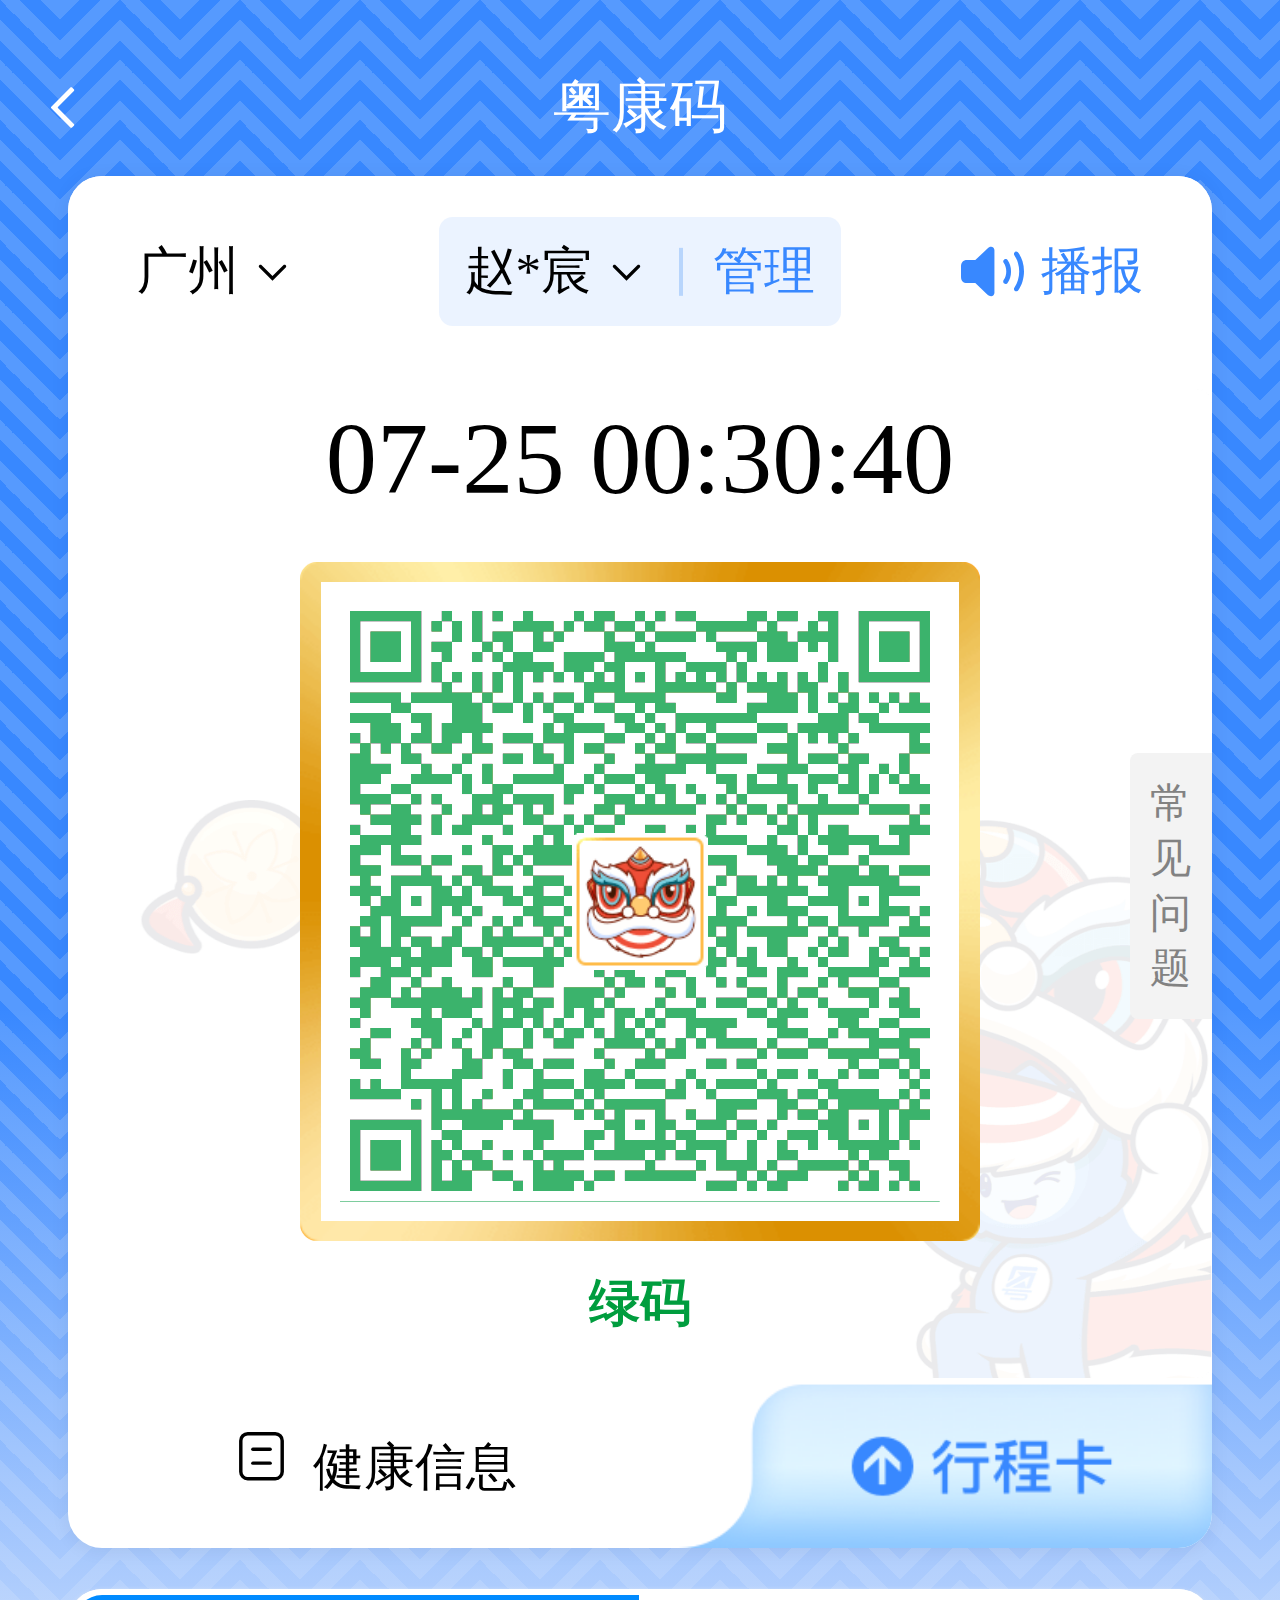
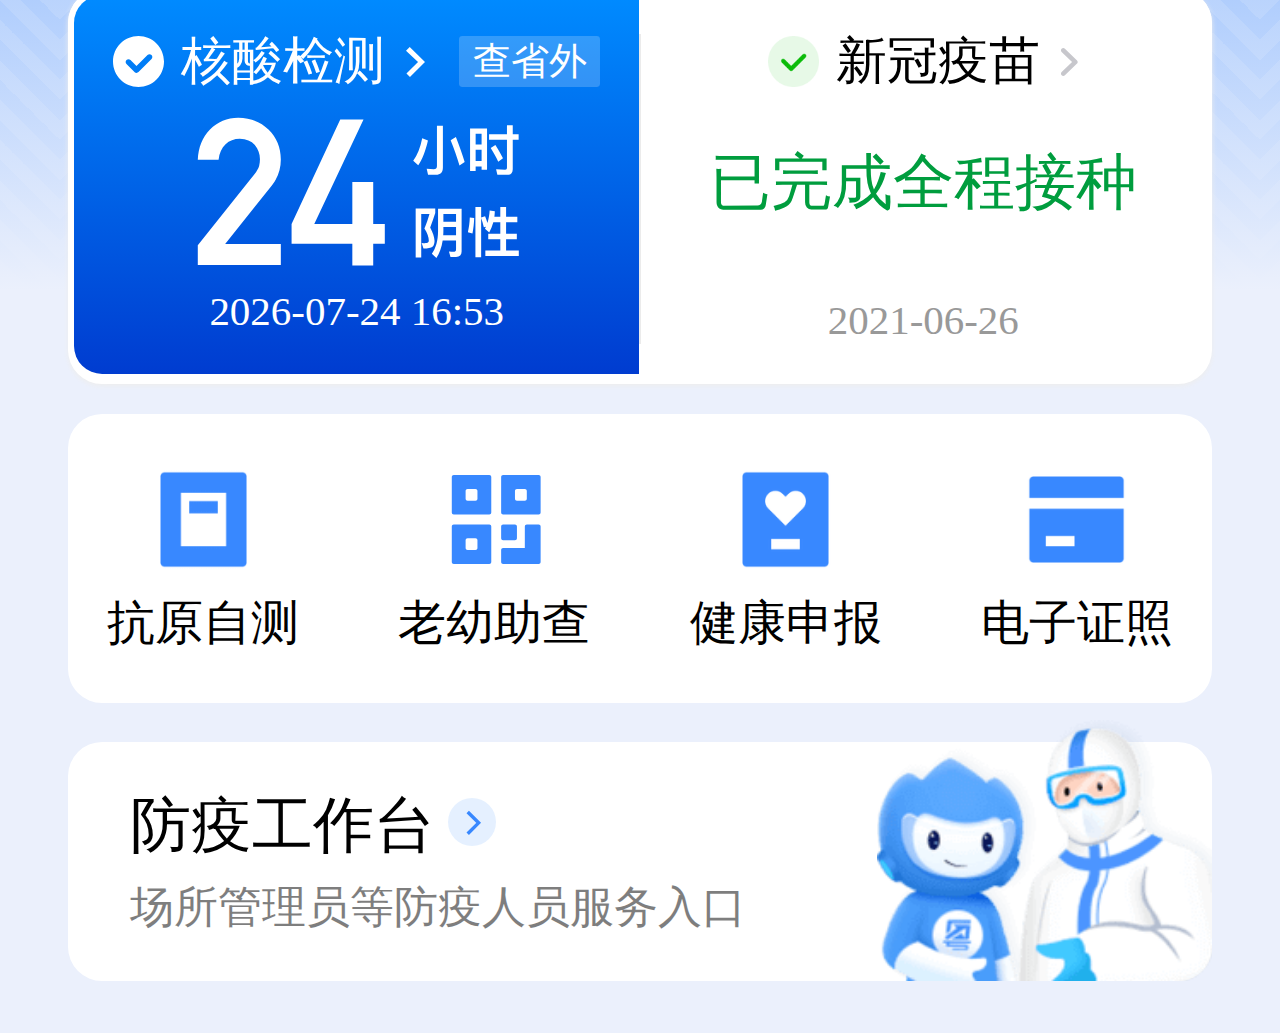
==== commit 53f7faf8: "Update index.html" ====
--- a/ykm-simulator/index.html
+++ b/ykm-simulator/index.html
@@ -1 +1 @@
-<!doctypehtml><title>粤康码</title><meta http-equiv="Content-Type"content="text/html; charset=UTF-8"><meta name="viewport"content="width=device-width,initial-scale=1,maximum-scale=1,user-scalable=0"><meta name="theme-color"content="#569afe"><meta name="apple-mobile-web-app-status-bar-style"content="black-translucent"><link rel="manifest"href="manifest.json"><script src="../common/base.js"></script><style>block,view{display:block}body{height:100%;margin:0;font-family:sans-serif}.page_normal-temp{background-color:#ebf0fc}.page_yellow-temp{background-color:#fff9f4}.page_red-temp{background-color:#fff5f5}.top-header{background:#4293f4;box-sizing:border-box;height:16.933vw;padding-top:5.2vw;position:relative;text-align:center}.arrow-left{left:2.667vw;position:absolute}.arrow-left,.top-header-title{color:#fff;font-family:PingFangSC-Medium;font-size:4.933vw;letter-spacing:0;margin-top:2.667vw;text-align:center}.content{background:#fff;padding:5.333vw 5.333vw 2.4vw;position:relative}.content.error{padding:5.333vw 5.333vw 0}.content.red-temp{background:#fe3737}.content.yellow-temp{background:#ff8f1f}.red-temp .select{background:#feebeb}.yellow-temp .select{background:#fff3e8}.yellow-temp .select-operat{color:#ff8f1f}.red-temp .select-operat{color:#f0422c}.content-list{background:#fff;border-radius:2.667vw 2.667vw 0 0;position:relative}.content-list_box{background-color:#fff;border-radius:2.667vw;box-shadow:0 2px 20px 0 rgba(0,0,0,.06);margin-bottom:3.2vw}.content-list_header{box-sizing:border-box;display:flex;height:13.333vw;margin-bottom:4.8vw;padding:3.2vw 5.333vw 1.6vw;position:relative;width:100%}.content-list_header .header_faimly{justify-content:flex-end;min-width:30%;text-align:right;width:30%!important}.content-list_header .header_faimly,.header_name{align-items:center;color:#000;display:flex;font-family:PingFangSC-Regular;font-size:4vw;letter-spacing:0}.header_name{background:rgba(56,136,255,.1);border-radius:1.067vw;height:8.533vw;justify-content:center;text-align:center;width:40%}.header_name.box_yellow-temp{background-color:rgba(255,143,31,.1)}.box_yellow-temp .header_name_box:after{background-color:rgba(255,143,31,.3)}.header_name.box_red-temp{background-color:rgba(254,55,55,.1)}.box_red-temp .header_name_box:after{background-color:rgba(254,55,55,.3)}.header_name_box{align-items:center;display:inline-flex;flex:1;justify-content:center;padding-right:2.4vw;position:relative}.header_name_box:after{background-color:rgba(66,147,244,.3);content:"";height:70%;position:absolute;right:0;top:50%;transform:translateY(-50%);width:.267vw}.header_name_action{padding-left:2.4vw}.header_faimly_icon{height:4.933vw;margin-right:1.333vw;width:4.933vw}.header_faimly_icon_gif{height:5.6vw;margin-right:1.333vw;width:5.6vw}.content-list_time{align-items:center;display:flex;justify-content:center}.header_city .triangle,.header_name .triangle{border-color:#000 transparent transparent!important}.view-select{text-align:center}.select{background:#ecf4fd;border-radius:1.067vw;display:inline-block;margin:0 auto}.normal-temp{animation:bg-scrolling-reverse 1s infinite;animation-timing-function:linear;background-color:#569afe;background-image:linear-gradient(135deg,#3888ff 33%,transparent 0),linear-gradient(225deg,#3888ff 33%,transparent 0),linear-gradient(45deg,#3888ff 33%,transparent 0),linear-gradient(315deg,#3888ff 33%,#569afe 0);background-position:60px 0,60px 0,0 0,0 0;background-repeat:repeat;background-size:120px 120px;opacity:1;position:relative}.normal-temp:before{background-image:linear-gradient(135deg,#569afe 25%,transparent 0),linear-gradient(225deg,#569afe 25%,transparent 0),linear-gradient(45deg,#569afe 25%,transparent 0),linear-gradient(315deg,#569afe 25%,transparent 0)}.normal-temp:after,.normal-temp:before{animation:bg-scrolling-reverse 1s infinite;animation-timing-function:linear;background-color:initial;background-position:60px 0,60px 0,0 0,0 0;background-repeat:repeat;background-size:120px 120px;bottom:0;content:"";left:0;opacity:1;position:absolute;right:0;top:0}.normal-temp:after{background-image:linear-gradient(135deg,#3888ff 17%,transparent 0),linear-gradient(225deg,#3888ff 17%,transparent 0),linear-gradient(45deg,#3888ff 17%,transparent 0),linear-gradient(315deg,#3888ff 17%,transparent 0)}.normal-temp1{animation:bg-scrolling-reverse 1s infinite;animation-timing-function:linear;background-color:initial;background-image:linear-gradient(135deg,#569afe 8%,transparent 0),linear-gradient(225deg,#569afe 8%,transparent 0),linear-gradient(45deg,#569afe 8%,transparent 0),linear-gradient(315deg,#569afe 8%,transparent 0);background-position:60px 0,60px 0,0 0,0 0;background-repeat:repeat;background-size:120px 120px;bottom:0;left:0;opacity:1;position:absolute;right:0;top:0;z-index:3}.hotTemp_wrap{position:relative;z-index:6}@-webkit-keyframes bg-scrolling-reverse{0%{background-position:60px 0,60px 0,0 0,0 0}to{background-position:60px -120px,60px -120px,0 -120px,0 -120px}}@keyframes bg-scrolling-reverse{0%{background-position:60px 0,60px 0,0 0,0 0}to{background-position:60px -120px,60px -120px,0 -120px,0 -120px}}.bg_white{background-image:linear-gradient(180deg,hsla(0,0%,100%,0),#fff);bottom:0;height:51%;left:0;position:absolute;right:0;top:50%;z-index:5}.bg_white-normal-temp{background-image:linear-gradient(180deg,rgba(235,240,252,0),#ebf0fc 86%)}.bg_white-yellow-temp{background-image:linear-gradient(180deg,rgba(255,249,244,0),#fff9f4 86%)}.bg_white-red-temp{background-image:linear-gradient(180deg,hsla(0,100%,98%,0),#fff5f5 86%)}.select-name,.select-picker{display:inline-block}.select-name{color:#000;font-family:PingFangSC-Regular;font-size:4vw;letter-spacing:0;line-height:5.333vw;text-align:center}.select-line{background:#4293f4;display:inline-block;height:3.733vw;margin:0 3.2vw;opacity:.3;position:relative;top:.533vw;width:.267vw}.select-operat{color:#4293f4;display:inline-block;font-family:PingFangSC-Regular;font-size:4vw;letter-spacing:0;line-height:5.333vw;padding-bottom:2.133vw;padding-right:3.2vw;padding-top:2.133vw;text-align:center}.img-box{overflow:hidden;padding-bottom:0;text-align:center}.img,.img-box{position:relative}.img{background-color:red;border-radius:1.067vw;display:none;height:100%;width:100%;z-index:6}.img_mask_qrcode{height:40vw;left:50%;margin-left:-22.667vw;margin-top:4vw;padding:2.667vw;position:absolute;top:3.2vw;width:40vw;z-index:10}.red-temp .img_border,.yellow-temp .img_border{margin-top:.533vw}.img_border{align-items:center;border-radius:1.333vw;display:flex;height:53.067vw;justify-content:center;margin:4vw auto 1.6vw;position:relative;width:53.067vw}.img_border_one{background:linear-gradient(to bottom right,#8fcaff,#55b1ff,#8fcaff)}.img_border_two{background:linear-gradient(to bottom right,#ffe58c,#ffb137,#ffe58c)}.img_background{background:#fff;border-radius:.8vw;height:45.067vw;left:1.467vw;position:absolute;top:1.467vw;width:45.067vw;z-index:1}.img_mask{background:#fff;opacity:.98;z-index:11}.img_err_tip,.img_mask{bottom:0;height:48vw;left:0;line-height:6.133vw;margin:auto;position:absolute;right:0;top:0;width:48vw}.img_err_tip{align-items:center;color:#333;display:flex;flex-direction:column;font-size:4.267vw;justify-content:center}.status{text-align:center}.status .result_label{font-size:4.533vw;font-weight:400;justify-content:center;line-height:6.4vw;padding:1.067vw 2.533vw 1.067vw 2.4vw}.status .result_label .result_arrow{height:3.333vw;margin-left:1.6vw;width:3.333vw}.result_label_hs{display:inline-block;margin-right:1.6vw;position:relative;top:-.267vw}.status-img{display:inline-block;height:8.533vw;width:auto}.status-img image{height:100%;width:100%}.status-desc{color:#999;font-family:PingFangSC-Regular;font-size:3.733vw;letter-spacing:0;line-height:5.333vw;text-align:center}.desc-box{font-size:4.267vw;line-height:5.867vw}.desc-box,.desc-box-2{color:#666;font-family:PingFangSC-Regular;text-align:center}.desc-box-2{font-size:3.733vw;line-height:5.333vw;margin-bottom:4vw;padding-top:2.667vw}.title{align-items:center;color:#000;display:flex;font-family:PingFangSC-Medium;font-size:6.4vw;font-weight:600;justify-content:space-between;line-height:8.8vw;padding-left:5.333vw;padding-right:5.333vw;padding-top:5.333vw}.title_img{height:6.667vw;width:32vw}.use-address{padding:8.533vw 5.333vw 14.667vw}.use-address-title{text-align:center}.address-title-desc{display:inline-block}.address-title-desc image{height:100%;width:100%}.view-line{font-size:0}.address-list{border:1px solid #ebebeb;border-bottom:none;border-radius:1.067vw;margin-top:5.333vw}.address-list-item{display:flex;padding:5.333vw}.item-left{width:13.333vw}.item-left image{height:13.333vw;width:13.333vw}.item-right{flex:1;padding-left:4.267vw}.address-list-item{background:#fff;border-bottom:1px solid #ebebeb;margin-bottom:4vw}.address-list-item:last-child{margin-bottom:0}.item-right-title{color:#000;font-family:PingFangSC-Medium;font-size:4.8vw;line-height:6.4vw}.item-right-content{color:#666;font-family:PingFangSC-Regular;font-size:4vw;line-height:5.6vw}.item-right-to{color:#4293f4;font-family:PingFangSC-Regular;font-size:3.733vw}.ykm-entry-cell{align-items:center;background:#fff;color:#4293f4;display:flex;font-size:4.8vw;justify-content:space-between;line-height:15.733vw;padding:0 5.333vw}.special-view{background:#f2f7fd;border-radius:1.067vw;margin:5.333vw;padding:.267vw}.desc-cell{border-radius:.8vw .8vw 0 0;color:#6486a0;font-size:3.733vw;line-height:5.333vw;margin:4vw 0 4vw 9.333vw;position:relative}.desc-cell:before{background:#4f6f8b;content:"";height:2.267vw;left:-3.333vw;position:absolute;top:1.6vw;transform:rotate(45deg);width:2.267vw}.desc-cell+.desc-cell{margin-top:4vw}.flex-wrap{display:flex}.flex-box{color:#000;flex:1;font-size:3.733vw;text-align:center}.flex-box_desc,.list-icon{margin-top:1.333vw}.list-icon{height:5.067vw;margin-right:2.667vw;width:5.067vw}.err_tips{color:#999;margin-top:2.667vw;text-align:center}.err_tips,.err_tips view{font-family:PingFangSC-Regular;font-size:3.733vw;line-height:5.067vw}.err_tips view{color:#4293f4;display:inline;margin-left:2.667vw}.shadow{background:rgba(0,0,0,.6);position:fixed;right:0;top:0}.shadow,.shadow__main{bottom:0;left:0;z-index:20000}.shadow__main{background:#fff;box-sizing:border-box;padding:4.8vw 0 0 5.333vw;position:absolute;width:100%}.shadow__main-title{color:#000;font-size:6.4vw;font-weight:700;height:9.067vw;letter-spacing:0;line-height:9.067vw;margin-bottom:4vw}.shadow__main-city{overflow:hidden}.shadow__main-city-item{border:1px solid #ebebeb;border-radius:1.067vw;box-sizing:border-box;color:#000;float:left;font-size:4vw;height:10.667vw;letter-spacing:0;line-height:10.667vw;margin-bottom:5.333vw;margin-right:2.267vw;text-align:center;width:28.267vw}.shadow__main-city-item.active{border:.267vw solid #4293f4}.prevent__scroll{height:100%;overflow:hidden;width:100%}.shadow-share{background-color:rgba(0,0,0,.7);border-radius:1.333vw;display:flex;height:9.333vw;padding-left:4vw;position:fixed;right:8vw;top:2vw;z-index:999}.shadow-share:after{border:6px solid transparent;border-bottom-color:rgba(0,0,0,.7);content:"";height:0;position:absolute;right:9.333vw;top:-12px;width:0}.shadow-share--android:after{right:13.067vw}.shadow-share__info{color:#fff;font-size:3.467vw;line-height:9.333vw;padding-right:2.667vw;position:relative}.shadow-share__info:after{background-color:#fff;content:"";height:5.333vw;position:absolute;right:0;top:2vw;transform:scaleX(.5);width:1px}.shadow-share__close{height:9.333vw;position:relative;width:8vw}.shadow-share__close:before{transform:rotate(45deg)}.shadow-share__close:after,.shadow-share__close:before{background-color:#fff;content:"";height:4vw;left:4vw;position:absolute;top:2.667vw;width:1px}.shadow-share__close:after{transform:rotate(-45deg)}.result_box{display:flex;justify-content:center;margin:0 5.333vw;position:relative}.result_label{border-radius:.533vw;display:inline-block;margin:0 auto;padding:2.133vw 3.2vw}.red-temp .result_label{background:rgba(240,66,44,.1);border:.267vw solid #fe3737;color:#fe3737}.yellow-temp .result_label{background:rgba(255,143,31,.1);border:.267vw solid #ff8f1f;color:#ff8f1f}.result_arrow{height:2.667vw;margin-left:2.667vw;width:2.667vw}.canvas-main{align-items:center;display:flex;flex-direction:column;justify-content:center;opacity:0;transition:all .6s ease}#XUESHENGMA{left:-2000px;opacity:0;position:fixed;top:-2000px;z-index:1}.canvas-img{border:2px solid #000}.options{align-items:center;background:#f3f3f3;border-radius:8px 0 0 8px;bottom:0;box-sizing:border-box;color:#828282;display:flex;font-size:3.2vw;height:20.8vw;justify-content:center;margin-bottom:auto;margin-top:auto;padding:0 .8vw;position:absolute;right:0;top:0;width:6.4vw}.err_honglvma_action,.err_qrcode{color:#4293f4;font-size:4.533vw;letter-spacing:0;line-height:6.4vw;padding-bottom:4vw;text-align:center}.err_honglvma_box{display:flex;flex-direction:column;justify-content:center;margin-bottom:4vw;text-align:center}.err_honglvma_title{color:#999;font-family:PingFangSC-Regular;font-size:4.533vw;letter-spacing:0;text-align:center}.no_certified{align-items:center;display:flex;justify-content:center;margin-bottom:2.667vw;margin-top:2.667vw}.no_certified_text{color:#f0422c;font-size:4vw;margin-right:1.333vw}.no_certified_action{color:#4293f4;font-size:4vw;margin-right:.267vw}.sub-list{background:#fff;border-radius:8px;box-shadow:0 2px 20px 0 rgba(0,0,0,.06);color:#000}.normal-temp .sub-list,.red-temp .sub-list,.yellow-temp .sub-list{background:hsla(0,0%,100%,.1);color:#fff}.tgpz{background:rgba(9,187,7,.1);border-radius:.933vw;color:#09bb07;font-family:PingFangSC-Regular;font-size:3.733vw;letter-spacing:0;line-height:5.333vw;padding:.133vw 1.333vw;text-align:center}.normal-temp .tgpz,.red-temp .tgpz,.yellow-temp .tgpz{background:rgba(0,0,0,.2);color:#fff}.ykmxx-line{box-shadow:inset 0 -.267vw 0 0 #ebebeb;height:.133vw;width:100%}.sub-cl{align-items:center;display:flex;justify-content:center;margin-left:5.333vw;margin-right:5.333vw;padding-bottom:4.8vw;padding-top:4.8vw;position:relative}.normal-temp .sub-cl,.red-temp .sub-cl,.sub-cl{box-shadow:inset 0 -.133vw 0 0 hsla(0,0%,100%,.12)}.normal-temp .sub-cl{color:#fff}.sub-cl:last-child{box-shadow:inset 0 0 0 0 hsla(0,0%,100%,.12)}.sub-cl_content{flex:1;font-size:4.8vw;line-height:6.4vw}.sub-cl_content,.time-box{align-items:center;display:flex}.time-box{justify-content:center;margin-bottom:5.333vw}.red-temp .city,.yellow-temp .city{color:#fff}.red-temp .triangle,.yellow-temp .triangle{border-color:#fff transparent transparent}.normal-temp .city{color:#fff}.normal-temp .triangle{border-color:#fff transparent transparent}.city{align-items:center;color:#000;display:flex;font-family:PingFangSC-Medium;font-size:5.6vw;letter-spacing:0;line-height:6.4vw;width:20%}.triangle{border-color:#000 transparent transparent;border-style:solid;border-width:1.333vw 1.2vw 0;height:0;margin-left:1.6vw;width:0}.contented .timer_preview{color:#000;font-family:PingFangSC-Semibold;font-size:8vw;font-weight:500;letter-spacing:0;line-height:8vw;text-align:center;vertical-align:middle;width:60vw}@keyframes fade{0%{opacity:.1}to{opacity:1}}@-webkit-keyframes fade{0%{opacity:1}to{opacity:0}}.dropdown__icon{border:1.733vw solid transparent;border-top-color:#000;margin-left:1.333vw;margin-top:1.333vw}.picker-padding{padding-bottom:2.133vw;padding-left:3.2vw;padding-top:2.133vw}.picker-tips{background-repeat:no-repeat;height:9.467vw;position:absolute;top:-6.667vw;width:48vw;z-index:10000}.hesuan-tips_warp,.image-tips,.image-tips_warp{height:100%;position:relative;width:100%}.tips-close{height:5.333vw;position:absolute;right:2.213vw;top:1.68vw;width:5.333vw}.close-image,.user-phone_button{height:100%;width:100%}.user-phone_button{background-color:initial;border:0;left:0;opacity:0;padding:0;position:absolute;top:0}.user_tongguan{position:relative}.tips{color:#fff;font-family:PingFangSC-Regular,PingFang SC;font-size:4vw;font-weight:400;height:5.333vw;line-height:5.333vw;padding:4.8vw 0;text-align:center;width:100%}.tips--black{color:#666}.result_box .result_label{font-size:4vw;font-weight:400;line-height:6.4vw;padding:1.067vw 2.533vw 1.067vw 2.4vw}.result_box .result_label .result_arrow{height:3.333vw;margin-left:.533vw;width:3.333vw}.result_label_green{background:rgba(56,176,107,.1);border:.267vw solid #00b462;border-radius:.533vw;color:#00b462}.sub-block{border-radius:2.667vw;box-shadow:0 2px 5px #eee}.entry,.sub-block{display:flex;height:30.8vw;justify-content:space-between;margin:0 auto;width:89.333vw}.entry{background-color:#fff;border-radius:2.667vw;box-sizing:border-box;height:22.533vw;padding-bottom:3.2vw;padding-top:1.333vw;position:relative;z-index:40}.entry-item{align-items:center;border-radius:1.067vw;display:flex;filter:blur(10);flex-direction:column;justify-content:center;position:relative;width:21.067vw}.entry-item_label{height:4vw;left:0;margin-left:auto;margin-right:auto;position:absolute;right:0;top:0;width:13.867vw}.entry-item_icon{height:9.6vw;margin-bottom:.8vw;margin-top:1.6vw;width:9.6vw}.entry-item_name{color:#000;font-family:PingFangSC-Regular;font-size:3.733vw;font-weight:400;letter-spacing:0;text-align:center}.jiechu-tips{height:9.467vw;left:45%;margin-left:auto;margin-right:auto;position:absolute;right:0;top:9.333vw;width:48vw;z-index:10}.jiechu-tips .image-tips,.jiechu-tips_warp{height:100%;width:100%}.jiechu-tips .tips-close{height:5.333vw;position:absolute;right:2.4vw;text-align:center;top:2.667vw;width:5.333vw}.hesuan-tips{height:10.933vw;left:2.667vw;position:absolute;top:-8.667vw;width:62.8vw;z-index:10}.hesuan-tips .image-tips{height:100%;width:100%}.hesuan-tips .tips-close{text-align:center}.block-item{border:.533vw solid #fff;border-radius:1.067vw 0 0 1.067vw;height:29.6vw;width:44.667vw}.block-item,.sub-block{background-color:#fff}.sub-block_line{background:#ebebeb;height:24.267vw;position:relative;top:3.467vw;width:.133vw}.block-item:first-child{border-radius:2.667vw 0 0 2.667vw;border-right:0}.block-item:nth-child(3){border-left:0;border-radius:0 2.667vw 2.667vw 0}.hesuan_block{background-image:linear-gradient(180deg,#00b93e,#007d00)}.hesuan_lv{background-image:linear-gradient(180deg,#a079eb,#6f3cd0)}.hesuan_blue{background-image:linear-gradient(180deg,#008bff,#003cd0)}.hesuan_orgereen{background-image:linear-gradient(180deg,#15b6b9,#006e70)}.block-item_icon{height:4vw;padding-right:1.333vw;width:4vw}.block-item_title{align-items:center;color:#000;display:flex;font-family:PingFangSC-Regular;font-size:4vw;font-weight:400;height:5.6vw;justify-content:center;padding-top:2.4vw}.hesuan_block .block-item_desc,.hesuan_block .block-item_tips,.hesuan_block .block-item_title,.hesuan_orgereen .block-item_desc,.hesuan_orgereen .block-item_tips,.hesuan_orgereen .block-item_title{color:#fff;margin-bottom:.8vw}.block-item_arrow{height:2.4vw;padding-left:1.6vw;width:1.467vw}.hesuan-warp .block-item_desc{font-family:PingFangSC-Medium;font-size:6.4vw;height:auto;line-height:7.467vw;padding-top:3.733vw}.block-item_desc,.hesuan-warp .block-item_tips{padding-top:3.867vw}.block-item_desc{color:#999;font-family:PingFangSC-Medium;font-size:4.8vw;height:5.6vw;line-height:5.6vw;text-align:center}.block-item_desc img{display:block;height:12.8vw;margin:.8vw auto .533vw;width:25.333vw}.desc--red{color:#fe3737;font-weight:400}.desc--green{color:#009d3e;font-weight:400}.desc--black{color:#000;font-weight:400}.desc--small{font-size:4.8vw}.block-item_tips{color:#999;filter:blur(10);font-family:PingFangSC-Regular;font-size:3.2vw;height:4.533vw;letter-spacing:0;line-height:4.533vw;padding-top:5.6vw;text-align:center}.block-item_loading{display:block;height:20vw;margin:0 auto;width:20vw}.cell{align-items:center;border-bottom:1px solid #ebebeb;box-sizing:border-box;display:flex;height:14.4vw;justify-content:space-between;margin-left:5.333vw;margin-right:5.333vw}.cell:last-of-type{border-bottom:none}.cell-content{align-items:center;display:flex;font-size:4vw;height:14.4vw;line-height:5.333vw}.cell-icon{height:6.4vw;padding-right:2.4vw;width:6.4vw}.cell-arrow{height:3.467vw;width:2.133vw}.no_pt{height:auto;padding-top:0}.colored-person-action-list{align-items:center;color:#4292f3;display:flex;font-size:3.733vw;justify-content:center}.colored-person-action-list_icon{height:4.8vw;vertical-align:text-bottom;width:4.8vw}.colored-person-action-list_divider{background:#d8d8d8;height:3.2vw;margin:0 5.333vw;width:1px}.showVaccinesGuide{background-color:rgba(0,0,0,.8);left:0;position:fixed;text-align:center;top:0;z-index:12000}.showVaccinesGuide_title{color:#fff;font-family:PingFangSC-Medium;font-size:6.4vw;margin-bottom:2.133vw;padding-top:26.667vw;text-align:center}.showVaccinesGuide_desc{font-size:4.8vw}.showVaccinesGuide_desc,.showVaccinesGuide_desc_bottom{color:#fff;font-family:PingFangSC-Regular;text-align:center}.showVaccinesGuide_desc_bottom{font-size:3.467vw;margin:5.333vw 5.333vw 0;opacity:.7}.showVaccinesGuide_oneImg{display:block;height:50.667vw;margin:15.467vw auto 22.533vw;width:54vw}.showVaccinesGuide_twoImg{display:block;height:67.333vw;margin:7.2vw auto 14.133vw;width:62vw}.showVaccinesGuide_btn{border:2px solid #fff;border-radius:1.067vw;color:#fff;display:inline-block;font-family:PingFangSC-Medium;font-size:4.8vw;height:10.133vw;line-height:10.133vw;margin:0 auto;padding:0 8vw;text-align:center;width:37.067vw}.showVaccinesGuide_oneImgicon,.showVaccinesGuide_twoImgicon{bottom:0;height:10.667vw;left:0;margin:auto;position:absolute;right:0;top:0;width:10.667vw;z-index:20}.golden-border{height:100%;left:0;position:absolute;top:0;width:100%;z-index:1}.showVaccinesGuide_close{height:5.333vw;position:absolute;right:3.333vw;top:3.333vw;width:5.333vw}.shadow__activity{height:17.333vw;position:fixed;right:1.6vw;transition:right .5s;width:47.467vw;z-index:80}@-webkit-keyframes tcdh{0%{right:-9.333vw}to{right:0}}@keyframes tcdh{0%{right:-9.333vw}to{right:0}}.shadow__activity--hide{right:-10.667vw}.shadow__activity__img{bottom:0;height:17.333vw;position:absolute;right:4.533vw;width:16vw}.shadow__activity__font{border-radius:2.667vw 8.8vw 8.8vw 2.667vw;bottom:0;box-shadow:0 .533vw .533vw 0 rgba(0,0,0,.13);box-sizing:border-box;color:#fff;height:14.933vw;left:0;padding:1.6vw 20.667vw 1.6vw 2.4vw;position:absolute;transition:left .5s;width:47.467vw}.shadow__activity__font__close{height:4vw;position:absolute;right:.667vw;top:5.467vw;width:4vw}.shadow__activity__font__img{height:100%;left:0;position:absolute;top:0;width:100%}.shadow__activity__font__info{-webkit-box-orient:vertical;-webkit-line-clamp:2;color:#fff;display:inline-block;display:-webkit-box;font-size:2.933vw;line-height:3.733vw;overflow:hidden;position:relative}.shadow__activity__font__jt{height:3.467vw;margin-top:.8vw;position:relative;width:9.867vw}.yq-jt{height:3.333vw;left:-.267vw;position:relative;top:.533vw;width:3.333vw;z-index:10}.shadow__activity__font--hide{left:26.667vw}.shadow__activity__close{bottom:0;height:17.333vw;position:absolute;right:0;width:12.533vw}.nav{align-items:center;color:#fff;display:flex;font-size:4.533vw;justify-content:center;position:relative}.nav_close{height:16vw;left:-1.333vw;position:absolute;width:16vw}.content-list_nav{font-size:5.867vw;font-weight:700;height:14.667vw;line-height:14.667vw;position:relative;width:100%}.yellow-temp .content-list_nav{background:linear-gradient(180deg,#fff8f1,#ffefde);color:#ca925b;text-align:center}.red-temp .content-list_nav{background:linear-gradient(180deg,#fff1f1,#ffdede);color:#b55f5f;text-align:center}.content-list_nav_img{height:16vw;position:absolute;top:-1.6vw;width:100%;z-index:1}.cell-list{border-radius:0 0 2.667vw 2.667vw;display:flex;overflow:hidden}.cell-list-icon{height:5.333vw;position:relative;width:5.333vw}.cell-list-item{flex:1;font-size:4vw;height:6.667vw;line-height:6.667vw;margin:3.333vw 0;text-align:center}.cell-list-item_img,.xckcard{height:13.333vw}.xckcard{font-size:0;width:41.867vw}.cell-list-font{display:inline;margin-left:1.333vw;position:relative;top:-5px}.cell-list-item:nth-child(2){border-left:.133vw solid #ebebeb;border-right:.133vw solid #ebebeb}.green-result_label{border-radius:.533vw;color:#009d3e;font-size:4vw;font-weight:400;font-weight:700;line-height:6.4vw;margin-bottom:2.667vw;position:relative;text-align:center;width:43.333vw}.arrow{height:4vw;margin-left:.667vw;position:relative;width:4vw}.arrow_img{height:100%;width:100%}.header_city{color:#000;font-family:PingFangSC-Regular;font-size:4vw;justify-content:flex-start;letter-spacing:0;text-align:center;width:30%}.header_city,.header_text{align-items:center;display:flex}.header_text{color:#4293f4;justify-content:flex-end;min-width:20vw;padding-left:.8vw;vertical-align:bottom}.content-list_header_shadow{background-image:linear-gradient(180deg,rgba(0,0,0,.03),hsla(0,0%,100%,0));bottom:-10px;height:2.667vw;position:absolute;width:100%}.flex_center{align-items:center;display:flex;justify-content:space-between}.color_yellow-temp{color:#ff8f1f}.color_red-temp{color:#fe3737}.color_normal-temp{color:#3888ff}.gg{margin-bottom:3.333vw;width:100%}.gg,.gg_wrap_img{height:26.667vw;position:relative}.gg_wrap_img{border-radius:2.667vw;margin-left:5.333vw;width:89.333vw;z-index:5}.gg_close_img{height:2.133vw;left:-.667vw;padding:2.667vw;position:absolute;top:-3.333vw;width:2.133vw;z-index:20}.fygztbutton{background-color:#fff;border-radius:2.667vw;margin:3.067vw 5.333vw 2.667vw;padding:3.2vw 4.8vw;position:relative}.fy_action_title{color:#000;font-family:PingFangSC-Medium;font-size:4.8vw;font-weight:500;letter-spacing:0;line-height:6.667vw;margin-bottom:.533vw}.fy_action_icon{height:3.733vw;margin-left:1.067vw;width:3.733vw}.fy_action_desc{color:#000;font-family:PingFangSC-Regular;font-size:3.467vw;font-weight:400;letter-spacing:0;line-height:5.067vw;opacity:.5}.fy_acyion_img{bottom:0;height:20.4vw;position:absolute;right:0;width:26.133vw}.taro__modal{z-index:9999999999}.taro-modal__foot{border-top:.133vw solid #e7e7e7}.normalTag{background:hsla(0,0%,100%,.2);color:#fff}.colorTag,.normalTag{border-radius:.267vw;font-family:PingFangSC-Regular;font-size:2.933vw;font-weight:400;line-height:4vw;margin-left:2.667vw;padding:0 1.067vw}.colorTag{background:rgba(66,147,244,.2);color:#3888ff}</style><div class="page page_normal-temp"><div class="content contented normal-temp"><div class="normal-temp1"></div><div class="bg_white bg_white-normal-temp"></div><div class="hotTemp_wrap"><div class="nav"style="color:#fff;margin-bottom:30px"><image arialabel="返回"ariarole="button"bind:tap="handleNavBack"class="nav_close"src="./static/4f474259427737a36d6c292a3c2f7553.svg"onclick="window.navigateHome&&navigateHome()"></image>粤康码</div><div class="content-list_box"><div class="content-list"style="background:#fff url(static/b739d24b3e9cf335c3d74126ce8e2b98.png);background-size:contain;background-position:right bottom;background-repeat:no-repeat"><div class="content-list_header"><div arialabel="广州，可切换地市"ariarole="button"class="header_city"><span id="_city"></span><image arialabel="切换地市"ariarole="button"class="arrow"src="./static/d88e60f10d7b8da943b5e9ebac2fee7f.svg"></image></div><div class="header_name box_normal-temp"><picker arialabel=""ariarole="button"bindchange="handleChange"><div class="header_name_box"><span id="_name"></span><image arialabel="切换成员"ariarole="button"class="arrow"src="./static/d88e60f10d7b8da943b5e9ebac2fee7f.svg"></image></div></picker><div arialabel="管理"ariarole="button"bind:tap="goPage"class="header_name_action color_normal-temp"data-action="report"data-actiontype="cygl"data-type="home">管理</div></div><div arialabel="播报"ariarole="button"class="header_faimly"data-type="home"><div bind:tap="mp3"class="header_text color_normal-temp"><image class="header_faimly_icon"src="./static/27597bf024b2ecbf42295c976b1eca16.svg"></image>播报</div></div></div><div class="content-list_time"><div class="timer_preview"></div></div><div class="img-box"><div arialabel="绿码"ariarole="img"bind:tap="showVaccinesGuideHandle"class="img_border img_border_two"id="ykmqrcode"><div style="width:94%;height:94%;background-color:#fff;z-index:10"onclick='window.location.href="./checkin.html"'><div bind:tap="handleShowCode"class="img"style="background:url([data-uri]),linear-gradient(#3bb36c,#3bb36c);background-blend-mode:lighten;background-size:94% 94%;background-position:center;background-repeat:no-repeat;display:block;margin:0 auto"></div></div><image class="golden-border"src="./static/b80e47116a2514556e388a3639d93b7c.png"></image><image class="showVaccinesGuide_twoImgicon"src="./static/456533e61ba93e1af44a2d3a5c2fd032.gif"></image></div><div bindtap="onTapToPDF"class="options">常见问题</div></div><div class="result_box"><div class="green-result_label">绿码</div></div></div><div class="cell-list"><div arialabel="健康信息"ariarole="button"bind:tap="handleTap"class="cell-list-item"data-action="report"data-actiontype="jkxx"data-path="/operation_plus/pages/yiqing/daka/user/apply-history/index"><image class="cell-list-icon"src="./static/mm.svg"></image><div class="cell-list-font">健康信息</div></div><div arialabel="行程卡"ariarole="button"bind:tap="handleTap"class="cell-list-item_img"data-action="report"data-actiondesc="xingchengla"data-actiontype="fuwu"data-appid="wx8f446acf8c4a85f5"data-label="行程卡"data-path=""><image class="xckcard"src="./static/80401c2e955ec7aa3f126ae90801efd1.png"onclick="window.navigateToTripCard&&navigateToTripCard()"></image></div></div></div><div class="sub-block"><div arialabel="核酸检测24小时阴性。"ariarole="text"bind:tap="handleTap"class="block-item hesuan_block hesuan_blue"onclick='window.location.href="./detail.html"'><div class="block-item_title"><image class="block-item_icon"src="./static/4508c60464ce3888449fc79e838e73cd.svg"></image>核酸检测<image class="block-item_arrow"src="./static/b4455fa4d4a6cd9227fe4703238eeb51.svg"></image><div class="tag normalTag">查省外</div></div><div><div class="block-item_desc desc--green no_pt"><image src="./static/2c258b7b98bdfcb70a00c769d685e9bb.svg"></image></div><div class="block-item_tips no_pt"id="covid-test-time"></div></div></div><div class="sub-block_line"></div><div arialabel="新冠疫苗"ariarole="text"bind:tap="handleTap"class="block-item vaccines"data-action="report"data-actiontype="ymxq"data-pagetype="yimiaoPage"data-path="/operation_plus/pages/yiqing/daka/user/vaccines-record/index"><div class="block-item_title"><image class="block-item_icon"src="./static/dd22fed45003c852735958d99a0443e7.png"></image>新冠疫苗<image class="block-item_arrow"src="./static/44e817161a84279f6440d4a52d117900.svg"></image></div><block><div class="block-item_desc desc--green">已完成全程接种</div><div class="block-item_tips">2021-06-26</div></block></div></div></div></div><div class="entry"><div arialabel="抗原自测"ariarole="button"bind:tap="handleTap"class="entry-item"data-action="report"data-actiondesc="kangyuanzice"data-actiontype="fuwu"data-appid="wx6c30c6ad0220942d"data-label="抗原自测"data-path=""><image class="entry-item_icon"src="./static/0619260a7addd8f89093cd21356e0b80.png"></image><text class="entry-item_name">抗原自测</text></div><div arialabel="老幼助查"ariarole="button"bind:tap="handleTap"class="entry-item"data-action="report"data-actiondesc="laoyouzhucha"data-actiontype="fuwu"data-label="老幼助查"data-path="/pages/gsd-ui/g-yss-H5-page/g-yss-H5-page?project=default&path=%2Fpages%2FcheckYkm%2Fcheck%2Findex"data-usertype="jzgl"><image class="entry-item_icon"src="./static/029ff54f704e01717fb30acf1c95ad75.svg"></image><text class="entry-item_name">老幼助查</text></div><div arialabel="健康申报"ariarole="button"bind:tap="handleTap"class="entry-item"data-action="report"data-actiondesc="jiankangshenbao"data-actiontype="fuwu"data-path="/operation_plus/pages/yiqing/zhuanqu/list/use/index"><image class="entry-item_icon"src="./static/88caf508845af9f014f0df2e2e687061.png"></image><text class="entry-item_name">健康申报</text></div><div arialabel="电子证照"ariarole="button"bind:tap="handleTap"class="entry-item"data-action="report"data-actiondesc="dizhizhengzhao"data-actiontype="fuwu"data-label="电子证照"data-path="/licenseInfo/pages/cards/my-cards/my-cards"><image class="entry-item_icon"src="./static/19bdc888e99ae0d767dcc137ba1464cf.png"></image><text class="entry-item_name">电子证照</text></div></div><div arialabel="防疫工作台"ariarole="button"bind:tap="handleTap"class="fygztbutton"data-action="report"data-actiontype="fyzzt"data-path="/operation_plus/pages/yiqing/daka/user/work-brench/index"><div class="fy_action_title">防疫工作台<image class="fy_action_icon"src="./static/150f406201f0b0e674a6abe0d1ac292f.svg"></image></div><div class="fy_action_desc">场所管理员等防疫人员服务入口</div><image class="fy_acyion_img"src="./static/eb0bdecffb0b41192f65fbaee7cb5d39.png"></image></div><br></div><script>const covid_test_time=new Date((new Date).getTime()+60*(300-Math.floor(480*Math.random()))*1e3).toISOString().replace("T"," ").slice(0,16);function updateTime(){document.getElementsByClassName("timer_preview")[0].innerText=new Date((new Date).getTime()+288e5).toISOString().replace("T"," ").slice(5,19)}document.getElementById("covid-test-time").innerText=covid_test_time,updateTime(),window.setInterval(updateTime,1e3);let _name=localStorage.getItem("_name")||"习*平",_city=localStorage.getItem("_city")||"广州";document.getElementsByClassName("header_name_box")[0].addEventListener("click",()=>{var e=window.prompt("修改名字：",_name);""==e||null==e?localStorage.removeItem("_name"):localStorage.setItem("_name",e),document.getElementById("_name").innerText=_name=e||"习*平"}),document.getElementsByClassName("header_city")[0].addEventListener("click",()=>{var e=window.prompt("修改城市：",_city);""==e||null==e?localStorage.removeItem("_city"):localStorage.setItem("_city",e),document.getElementById("_city").innerText=_city=e||"广州"}),document.getElementById("_name").innerText=_name,document.getElementById("_city").innerText=_city</script>+<!doctypehtml><title>粤康码</title><meta http-equiv="Content-Type"content="text/html; charset=UTF-8"><meta name="viewport"content="width=device-width,initial-scale=1,maximum-scale=1,user-scalable=0"><meta name="theme-color"content="#569afe"><meta name="apple-mobile-web-app-status-bar-style"content="black-translucent"><link rel="manifest"href="manifest.json"><script src="../common/base.js"></script><style>block,view{display:block}body{height:100%;margin:0;font-family:sans-serif}.page_normal-temp{background-color:#ebf0fc}.page_yellow-temp{background-color:#fff9f4}.page_red-temp{background-color:#fff5f5}.top-header{background:#4293f4;box-sizing:border-box;height:16.933vw;padding-top:5.2vw;position:relative;text-align:center}.arrow-left{left:2.667vw;position:absolute}.arrow-left,.top-header-title{color:#fff;font-family:PingFangSC-Medium;font-size:4.933vw;letter-spacing:0;margin-top:2.667vw;text-align:center}.content{background:#fff;padding:5.333vw 5.333vw 2.4vw;position:relative}.content.error{padding:5.333vw 5.333vw 0}.content.red-temp{background:#fe3737}.content.yellow-temp{background:#ff8f1f}.red-temp .select{background:#feebeb}.yellow-temp .select{background:#fff3e8}.yellow-temp .select-operat{color:#ff8f1f}.red-temp .select-operat{color:#f0422c}.content-list{background:#fff;border-radius:2.667vw 2.667vw 0 0;position:relative}.content-list_box{background-color:#fff;border-radius:2.667vw;box-shadow:0 2px 20px 0 rgba(0,0,0,.06);margin-bottom:3.2vw}.content-list_header{box-sizing:border-box;display:flex;height:13.333vw;margin-bottom:4.8vw;padding:3.2vw 5.333vw 1.6vw;position:relative;width:100%}.content-list_header .header_faimly{justify-content:flex-end;min-width:30%;text-align:right;width:30%!important}.content-list_header .header_faimly,.header_name{align-items:center;color:#000;display:flex;font-family:PingFangSC-Regular;font-size:4vw;letter-spacing:0}.header_name{background:rgba(56,136,255,.1);border-radius:1.067vw;height:8.533vw;justify-content:center;text-align:center;width:40%}.header_name.box_yellow-temp{background-color:rgba(255,143,31,.1)}.box_yellow-temp .header_name_box:after{background-color:rgba(255,143,31,.3)}.header_name.box_red-temp{background-color:rgba(254,55,55,.1)}.box_red-temp .header_name_box:after{background-color:rgba(254,55,55,.3)}.header_name_box{align-items:center;display:inline-flex;flex:1;justify-content:center;padding-right:2.4vw;position:relative}.header_name_box:after{background-color:rgba(66,147,244,.3);content:"";height:70%;position:absolute;right:0;top:50%;transform:translateY(-50%);width:.267vw}.header_name_action{padding-left:2.4vw}.header_faimly_icon{height:4.933vw;margin-right:1.333vw;width:4.933vw}.header_faimly_icon_gif{height:5.6vw;margin-right:1.333vw;width:5.6vw}.content-list_time{align-items:center;display:flex;justify-content:center}.header_city .triangle,.header_name .triangle{border-color:#000 transparent transparent!important}.view-select{text-align:center}.select{background:#ecf4fd;border-radius:1.067vw;display:inline-block;margin:0 auto}.normal-temp{animation:bg-scrolling-reverse 1s infinite;animation-timing-function:linear;background-color:#569afe;background-image:linear-gradient(135deg,#3888ff 33%,transparent 0),linear-gradient(225deg,#3888ff 33%,transparent 0),linear-gradient(45deg,#3888ff 33%,transparent 0),linear-gradient(315deg,#3888ff 33%,#569afe 0);background-position:60px 0,60px 0,0 0,0 0;background-repeat:repeat;background-size:120px 120px;opacity:1;position:relative}.normal-temp:before{background-image:linear-gradient(135deg,#569afe 25%,transparent 0),linear-gradient(225deg,#569afe 25%,transparent 0),linear-gradient(45deg,#569afe 25%,transparent 0),linear-gradient(315deg,#569afe 25%,transparent 0)}.normal-temp:after,.normal-temp:before{animation:bg-scrolling-reverse 1s infinite;animation-timing-function:linear;background-color:initial;background-position:60px 0,60px 0,0 0,0 0;background-repeat:repeat;background-size:120px 120px;bottom:0;content:"";left:0;opacity:1;position:absolute;right:0;top:0}.normal-temp:after{background-image:linear-gradient(135deg,#3888ff 17%,transparent 0),linear-gradient(225deg,#3888ff 17%,transparent 0),linear-gradient(45deg,#3888ff 17%,transparent 0),linear-gradient(315deg,#3888ff 17%,transparent 0)}.normal-temp1{animation:bg-scrolling-reverse 1s infinite;animation-timing-function:linear;background-color:initial;background-image:linear-gradient(135deg,#569afe 8%,transparent 0),linear-gradient(225deg,#569afe 8%,transparent 0),linear-gradient(45deg,#569afe 8%,transparent 0),linear-gradient(315deg,#569afe 8%,transparent 0);background-position:60px 0,60px 0,0 0,0 0;background-repeat:repeat;background-size:120px 120px;bottom:0;left:0;opacity:1;position:absolute;right:0;top:0;z-index:3}.hotTemp_wrap{position:relative;z-index:6}@-webkit-keyframes bg-scrolling-reverse{0%{background-position:60px 0,60px 0,0 0,0 0}to{background-position:60px -120px,60px -120px,0 -120px,0 -120px}}@keyframes bg-scrolling-reverse{0%{background-position:60px 0,60px 0,0 0,0 0}to{background-position:60px -120px,60px -120px,0 -120px,0 -120px}}.bg_white{background-image:linear-gradient(180deg,hsla(0,0%,100%,0),#fff);bottom:0;height:51%;left:0;position:absolute;right:0;top:50%;z-index:5}.bg_white-normal-temp{background-image:linear-gradient(180deg,rgba(235,240,252,0),#ebf0fc 86%)}.bg_white-yellow-temp{background-image:linear-gradient(180deg,rgba(255,249,244,0),#fff9f4 86%)}.bg_white-red-temp{background-image:linear-gradient(180deg,hsla(0,100%,98%,0),#fff5f5 86%)}.select-name,.select-picker{display:inline-block}.select-name{color:#000;font-family:PingFangSC-Regular;font-size:4vw;letter-spacing:0;line-height:5.333vw;text-align:center}.select-line{background:#4293f4;display:inline-block;height:3.733vw;margin:0 3.2vw;opacity:.3;position:relative;top:.533vw;width:.267vw}.select-operat{color:#4293f4;display:inline-block;font-family:PingFangSC-Regular;font-size:4vw;letter-spacing:0;line-height:5.333vw;padding-bottom:2.133vw;padding-right:3.2vw;padding-top:2.133vw;text-align:center}.img-box{overflow:hidden;padding-bottom:0;text-align:center}.img,.img-box{position:relative}.img{background-color:red;border-radius:1.067vw;display:none;height:100%;width:100%;z-index:6}.img_mask_qrcode{height:40vw;left:50%;margin-left:-22.667vw;margin-top:4vw;padding:2.667vw;position:absolute;top:3.2vw;width:40vw;z-index:10}.red-temp .img_border,.yellow-temp .img_border{margin-top:.533vw}.img_border{align-items:center;border-radius:1.333vw;display:flex;height:53.067vw;justify-content:center;margin:4vw auto 1.6vw;position:relative;width:53.067vw}.img_border_one{background:linear-gradient(to bottom right,#8fcaff,#55b1ff,#8fcaff)}.img_border_two{background:linear-gradient(to bottom right,#ffe58c,#ffb137,#ffe58c)}.img_background{background:#fff;border-radius:.8vw;height:45.067vw;left:1.467vw;position:absolute;top:1.467vw;width:45.067vw;z-index:1}.img_mask{background:#fff;opacity:.98;z-index:11}.img_err_tip,.img_mask{bottom:0;height:48vw;left:0;line-height:6.133vw;margin:auto;position:absolute;right:0;top:0;width:48vw}.img_err_tip{align-items:center;color:#333;display:flex;flex-direction:column;font-size:4.267vw;justify-content:center}.status{text-align:center}.status .result_label{font-size:4.533vw;font-weight:400;justify-content:center;line-height:6.4vw;padding:1.067vw 2.533vw 1.067vw 2.4vw}.status .result_label .result_arrow{height:3.333vw;margin-left:1.6vw;width:3.333vw}.result_label_hs{display:inline-block;margin-right:1.6vw;position:relative;top:-.267vw}.status-img{display:inline-block;height:8.533vw;width:auto}.status-img image{height:100%;width:100%}.status-desc{color:#999;font-family:PingFangSC-Regular;font-size:3.733vw;letter-spacing:0;line-height:5.333vw;text-align:center}.desc-box{font-size:4.267vw;line-height:5.867vw}.desc-box,.desc-box-2{color:#666;font-family:PingFangSC-Regular;text-align:center}.desc-box-2{font-size:3.733vw;line-height:5.333vw;margin-bottom:4vw;padding-top:2.667vw}.title{align-items:center;color:#000;display:flex;font-family:PingFangSC-Medium;font-size:6.4vw;font-weight:600;justify-content:space-between;line-height:8.8vw;padding-left:5.333vw;padding-right:5.333vw;padding-top:5.333vw}.title_img{height:6.667vw;width:32vw}.use-address{padding:8.533vw 5.333vw 14.667vw}.use-address-title{text-align:center}.address-title-desc{display:inline-block}.address-title-desc image{height:100%;width:100%}.view-line{font-size:0}.address-list{border:1px solid #ebebeb;border-bottom:none;border-radius:1.067vw;margin-top:5.333vw}.address-list-item{display:flex;padding:5.333vw}.item-left{width:13.333vw}.item-left image{height:13.333vw;width:13.333vw}.item-right{flex:1;padding-left:4.267vw}.address-list-item{background:#fff;border-bottom:1px solid #ebebeb;margin-bottom:4vw}.address-list-item:last-child{margin-bottom:0}.item-right-title{color:#000;font-family:PingFangSC-Medium;font-size:4.8vw;line-height:6.4vw}.item-right-content{color:#666;font-family:PingFangSC-Regular;font-size:4vw;line-height:5.6vw}.item-right-to{color:#4293f4;font-family:PingFangSC-Regular;font-size:3.733vw}.ykm-entry-cell{align-items:center;background:#fff;color:#4293f4;display:flex;font-size:4.8vw;justify-content:space-between;line-height:15.733vw;padding:0 5.333vw}.special-view{background:#f2f7fd;border-radius:1.067vw;margin:5.333vw;padding:.267vw}.desc-cell{border-radius:.8vw .8vw 0 0;color:#6486a0;font-size:3.733vw;line-height:5.333vw;margin:4vw 0 4vw 9.333vw;position:relative}.desc-cell:before{background:#4f6f8b;content:"";height:2.267vw;left:-3.333vw;position:absolute;top:1.6vw;transform:rotate(45deg);width:2.267vw}.desc-cell+.desc-cell{margin-top:4vw}.flex-wrap{display:flex}.flex-box{color:#000;flex:1;font-size:3.733vw;text-align:center}.flex-box_desc,.list-icon{margin-top:1.333vw}.list-icon{height:5.067vw;margin-right:2.667vw;width:5.067vw}.err_tips{color:#999;margin-top:2.667vw;text-align:center}.err_tips,.err_tips view{font-family:PingFangSC-Regular;font-size:3.733vw;line-height:5.067vw}.err_tips view{color:#4293f4;display:inline;margin-left:2.667vw}.shadow{background:rgba(0,0,0,.6);position:fixed;right:0;top:0}.shadow,.shadow__main{bottom:0;left:0;z-index:20000}.shadow__main{background:#fff;box-sizing:border-box;padding:4.8vw 0 0 5.333vw;position:absolute;width:100%}.shadow__main-title{color:#000;font-size:6.4vw;font-weight:700;height:9.067vw;letter-spacing:0;line-height:9.067vw;margin-bottom:4vw}.shadow__main-city{overflow:hidden}.shadow__main-city-item{border:1px solid #ebebeb;border-radius:1.067vw;box-sizing:border-box;color:#000;float:left;font-size:4vw;height:10.667vw;letter-spacing:0;line-height:10.667vw;margin-bottom:5.333vw;margin-right:2.267vw;text-align:center;width:28.267vw}.shadow__main-city-item.active{border:.267vw solid #4293f4}.prevent__scroll{height:100%;overflow:hidden;width:100%}.shadow-share{background-color:rgba(0,0,0,.7);border-radius:1.333vw;display:flex;height:9.333vw;padding-left:4vw;position:fixed;right:8vw;top:2vw;z-index:999}.shadow-share:after{border:6px solid transparent;border-bottom-color:rgba(0,0,0,.7);content:"";height:0;position:absolute;right:9.333vw;top:-12px;width:0}.shadow-share--android:after{right:13.067vw}.shadow-share__info{color:#fff;font-size:3.467vw;line-height:9.333vw;padding-right:2.667vw;position:relative}.shadow-share__info:after{background-color:#fff;content:"";height:5.333vw;position:absolute;right:0;top:2vw;transform:scaleX(.5);width:1px}.shadow-share__close{height:9.333vw;position:relative;width:8vw}.shadow-share__close:before{transform:rotate(45deg)}.shadow-share__close:after,.shadow-share__close:before{background-color:#fff;content:"";height:4vw;left:4vw;position:absolute;top:2.667vw;width:1px}.shadow-share__close:after{transform:rotate(-45deg)}.result_box{display:flex;justify-content:center;margin:0 5.333vw;position:relative}.result_label{border-radius:.533vw;display:inline-block;margin:0 auto;padding:2.133vw 3.2vw}.red-temp .result_label{background:rgba(240,66,44,.1);border:.267vw solid #fe3737;color:#fe3737}.yellow-temp .result_label{background:rgba(255,143,31,.1);border:.267vw solid #ff8f1f;color:#ff8f1f}.result_arrow{height:2.667vw;margin-left:2.667vw;width:2.667vw}.canvas-main{align-items:center;display:flex;flex-direction:column;justify-content:center;opacity:0;transition:all .6s ease}#XUESHENGMA{left:-2000px;opacity:0;position:fixed;top:-2000px;z-index:1}.canvas-img{border:2px solid #000}.options{align-items:center;background:#f3f3f3;border-radius:8px 0 0 8px;bottom:0;box-sizing:border-box;color:#828282;display:flex;font-size:3.2vw;height:20.8vw;justify-content:center;margin-bottom:auto;margin-top:auto;padding:0 .8vw;position:absolute;right:0;top:0;width:6.4vw}.err_honglvma_action,.err_qrcode{color:#4293f4;font-size:4.533vw;letter-spacing:0;line-height:6.4vw;padding-bottom:4vw;text-align:center}.err_honglvma_box{display:flex;flex-direction:column;justify-content:center;margin-bottom:4vw;text-align:center}.err_honglvma_title{color:#999;font-family:PingFangSC-Regular;font-size:4.533vw;letter-spacing:0;text-align:center}.no_certified{align-items:center;display:flex;justify-content:center;margin-bottom:2.667vw;margin-top:2.667vw}.no_certified_text{color:#f0422c;font-size:4vw;margin-right:1.333vw}.no_certified_action{color:#4293f4;font-size:4vw;margin-right:.267vw}.sub-list{background:#fff;border-radius:8px;box-shadow:0 2px 20px 0 rgba(0,0,0,.06);color:#000}.normal-temp .sub-list,.red-temp .sub-list,.yellow-temp .sub-list{background:hsla(0,0%,100%,.1);color:#fff}.tgpz{background:rgba(9,187,7,.1);border-radius:.933vw;color:#09bb07;font-family:PingFangSC-Regular;font-size:3.733vw;letter-spacing:0;line-height:5.333vw;padding:.133vw 1.333vw;text-align:center}.normal-temp .tgpz,.red-temp .tgpz,.yellow-temp .tgpz{background:rgba(0,0,0,.2);color:#fff}.ykmxx-line{box-shadow:inset 0 -.267vw 0 0 #ebebeb;height:.133vw;width:100%}.sub-cl{align-items:center;display:flex;justify-content:center;margin-left:5.333vw;margin-right:5.333vw;padding-bottom:4.8vw;padding-top:4.8vw;position:relative}.normal-temp .sub-cl,.red-temp .sub-cl,.sub-cl{box-shadow:inset 0 -.133vw 0 0 hsla(0,0%,100%,.12)}.normal-temp .sub-cl{color:#fff}.sub-cl:last-child{box-shadow:inset 0 0 0 0 hsla(0,0%,100%,.12)}.sub-cl_content{flex:1;font-size:4.8vw;line-height:6.4vw}.sub-cl_content,.time-box{align-items:center;display:flex}.time-box{justify-content:center;margin-bottom:5.333vw}.red-temp .city,.yellow-temp .city{color:#fff}.red-temp .triangle,.yellow-temp .triangle{border-color:#fff transparent transparent}.normal-temp .city{color:#fff}.normal-temp .triangle{border-color:#fff transparent transparent}.city{align-items:center;color:#000;display:flex;font-family:PingFangSC-Medium;font-size:5.6vw;letter-spacing:0;line-height:6.4vw;width:20%}.triangle{border-color:#000 transparent transparent;border-style:solid;border-width:1.333vw 1.2vw 0;height:0;margin-left:1.6vw;width:0}.contented .timer_preview{color:#000;font-family:PingFangSC-Semibold;font-size:8vw;font-weight:500;letter-spacing:0;line-height:8vw;text-align:center;vertical-align:middle;width:60vw}@keyframes fade{0%{opacity:.1}to{opacity:1}}@-webkit-keyframes fade{0%{opacity:1}to{opacity:0}}.dropdown__icon{border:1.733vw solid transparent;border-top-color:#000;margin-left:1.333vw;margin-top:1.333vw}.picker-padding{padding-bottom:2.133vw;padding-left:3.2vw;padding-top:2.133vw}.picker-tips{background-repeat:no-repeat;height:9.467vw;position:absolute;top:-6.667vw;width:48vw;z-index:10000}.hesuan-tips_warp,.image-tips,.image-tips_warp{height:100%;position:relative;width:100%}.tips-close{height:5.333vw;position:absolute;right:2.213vw;top:1.68vw;width:5.333vw}.close-image,.user-phone_button{height:100%;width:100%}.user-phone_button{background-color:initial;border:0;left:0;opacity:0;padding:0;position:absolute;top:0}.user_tongguan{position:relative}.tips{color:#fff;font-family:PingFangSC-Regular,PingFang SC;font-size:4vw;font-weight:400;height:5.333vw;line-height:5.333vw;padding:4.8vw 0;text-align:center;width:100%}.tips--black{color:#666}.result_box .result_label{font-size:4vw;font-weight:400;line-height:6.4vw;padding:1.067vw 2.533vw 1.067vw 2.4vw}.result_box .result_label .result_arrow{height:3.333vw;margin-left:.533vw;width:3.333vw}.result_label_green{background:rgba(56,176,107,.1);border:.267vw solid #00b462;border-radius:.533vw;color:#00b462}.sub-block{border-radius:2.667vw;box-shadow:0 2px 5px #eee}.entry,.sub-block{display:flex;height:30.8vw;justify-content:space-between;margin:0 auto;width:89.333vw}.entry{background-color:#fff;border-radius:2.667vw;box-sizing:border-box;height:22.533vw;padding-bottom:3.2vw;padding-top:1.333vw;position:relative;z-index:40}.entry-item{align-items:center;border-radius:1.067vw;display:flex;filter:blur(10);flex-direction:column;justify-content:center;position:relative;width:21.067vw}.entry-item_label{height:4vw;left:0;margin-left:auto;margin-right:auto;position:absolute;right:0;top:0;width:13.867vw}.entry-item_icon{height:9.6vw;margin-bottom:.8vw;margin-top:1.6vw;width:9.6vw}.entry-item_name{color:#000;font-family:PingFangSC-Regular;font-size:3.733vw;font-weight:400;letter-spacing:0;text-align:center}.jiechu-tips{height:9.467vw;left:45%;margin-left:auto;margin-right:auto;position:absolute;right:0;top:9.333vw;width:48vw;z-index:10}.jiechu-tips .image-tips,.jiechu-tips_warp{height:100%;width:100%}.jiechu-tips .tips-close{height:5.333vw;position:absolute;right:2.4vw;text-align:center;top:2.667vw;width:5.333vw}.hesuan-tips{height:10.933vw;left:2.667vw;position:absolute;top:-8.667vw;width:62.8vw;z-index:10}.hesuan-tips .image-tips{height:100%;width:100%}.hesuan-tips .tips-close{text-align:center}.block-item{border:.533vw solid #fff;border-radius:1.067vw 0 0 1.067vw;height:29.6vw;width:44.667vw}.block-item,.sub-block{background-color:#fff}.sub-block_line{background:#ebebeb;height:24.267vw;position:relative;top:3.467vw;width:.133vw}.block-item:first-child{border-radius:2.667vw 0 0 2.667vw;border-right:0}.block-item:nth-child(3){border-left:0;border-radius:0 2.667vw 2.667vw 0}.hesuan_block{background-image:linear-gradient(180deg,#00b93e,#007d00)}.hesuan_lv{background-image:linear-gradient(180deg,#a079eb,#6f3cd0)}.hesuan_blue{background-image:linear-gradient(180deg,#008bff,#003cd0)}.hesuan_orgereen{background-image:linear-gradient(180deg,#15b6b9,#006e70)}.block-item_icon{height:4vw;padding-right:1.333vw;width:4vw}.block-item_title{align-items:center;color:#000;display:flex;font-family:PingFangSC-Regular;font-size:4vw;font-weight:400;height:5.6vw;justify-content:center;padding-top:2.4vw}.hesuan_block .block-item_desc,.hesuan_block .block-item_tips,.hesuan_block .block-item_title,.hesuan_orgereen .block-item_desc,.hesuan_orgereen .block-item_tips,.hesuan_orgereen .block-item_title{color:#fff;margin-bottom:.8vw}.block-item_arrow{height:2.4vw;padding-left:1.6vw;width:1.467vw}.hesuan-warp .block-item_desc{font-family:PingFangSC-Medium;font-size:6.4vw;height:auto;line-height:7.467vw;padding-top:3.733vw}.block-item_desc,.hesuan-warp .block-item_tips{padding-top:3.867vw}.block-item_desc{color:#999;font-family:PingFangSC-Medium;font-size:4.8vw;height:5.6vw;line-height:5.6vw;text-align:center}.block-item_desc img{display:block;height:12.8vw;margin:.8vw auto .533vw;width:25.333vw}.desc--red{color:#fe3737;font-weight:400}.desc--green{color:#009d3e;font-weight:400}.desc--black{color:#000;font-weight:400}.desc--small{font-size:4.8vw}.block-item_tips{color:#999;filter:blur(10);font-family:PingFangSC-Regular;font-size:3.2vw;height:4.533vw;letter-spacing:0;line-height:4.533vw;padding-top:5.6vw;text-align:center}.block-item_loading{display:block;height:20vw;margin:0 auto;width:20vw}.cell{align-items:center;border-bottom:1px solid #ebebeb;box-sizing:border-box;display:flex;height:14.4vw;justify-content:space-between;margin-left:5.333vw;margin-right:5.333vw}.cell:last-of-type{border-bottom:none}.cell-content{align-items:center;display:flex;font-size:4vw;height:14.4vw;line-height:5.333vw}.cell-icon{height:6.4vw;padding-right:2.4vw;width:6.4vw}.cell-arrow{height:3.467vw;width:2.133vw}.no_pt{height:auto;padding-top:0}.colored-person-action-list{align-items:center;color:#4292f3;display:flex;font-size:3.733vw;justify-content:center}.colored-person-action-list_icon{height:4.8vw;vertical-align:text-bottom;width:4.8vw}.colored-person-action-list_divider{background:#d8d8d8;height:3.2vw;margin:0 5.333vw;width:1px}.showVaccinesGuide{background-color:rgba(0,0,0,.8);left:0;position:fixed;text-align:center;top:0;z-index:12000}.showVaccinesGuide_title{color:#fff;font-family:PingFangSC-Medium;font-size:6.4vw;margin-bottom:2.133vw;padding-top:26.667vw;text-align:center}.showVaccinesGuide_desc{font-size:4.8vw}.showVaccinesGuide_desc,.showVaccinesGuide_desc_bottom{color:#fff;font-family:PingFangSC-Regular;text-align:center}.showVaccinesGuide_desc_bottom{font-size:3.467vw;margin:5.333vw 5.333vw 0;opacity:.7}.showVaccinesGuide_oneImg{display:block;height:50.667vw;margin:15.467vw auto 22.533vw;width:54vw}.showVaccinesGuide_twoImg{display:block;height:67.333vw;margin:7.2vw auto 14.133vw;width:62vw}.showVaccinesGuide_btn{border:2px solid #fff;border-radius:1.067vw;color:#fff;display:inline-block;font-family:PingFangSC-Medium;font-size:4.8vw;height:10.133vw;line-height:10.133vw;margin:0 auto;padding:0 8vw;text-align:center;width:37.067vw}.showVaccinesGuide_oneImgicon,.showVaccinesGuide_twoImgicon{bottom:0;height:10.667vw;left:0;margin:auto;position:absolute;right:0;top:0;width:10.667vw;z-index:20}.golden-border{height:100%;left:0;position:absolute;top:0;width:100%;z-index:1}.showVaccinesGuide_close{height:5.333vw;position:absolute;right:3.333vw;top:3.333vw;width:5.333vw}.shadow__activity{height:17.333vw;position:fixed;right:1.6vw;transition:right .5s;width:47.467vw;z-index:80}@-webkit-keyframes tcdh{0%{right:-9.333vw}to{right:0}}@keyframes tcdh{0%{right:-9.333vw}to{right:0}}.shadow__activity--hide{right:-10.667vw}.shadow__activity__img{bottom:0;height:17.333vw;position:absolute;right:4.533vw;width:16vw}.shadow__activity__font{border-radius:2.667vw 8.8vw 8.8vw 2.667vw;bottom:0;box-shadow:0 .533vw .533vw 0 rgba(0,0,0,.13);box-sizing:border-box;color:#fff;height:14.933vw;left:0;padding:1.6vw 20.667vw 1.6vw 2.4vw;position:absolute;transition:left .5s;width:47.467vw}.shadow__activity__font__close{height:4vw;position:absolute;right:.667vw;top:5.467vw;width:4vw}.shadow__activity__font__img{height:100%;left:0;position:absolute;top:0;width:100%}.shadow__activity__font__info{-webkit-box-orient:vertical;-webkit-line-clamp:2;color:#fff;display:inline-block;display:-webkit-box;font-size:2.933vw;line-height:3.733vw;overflow:hidden;position:relative}.shadow__activity__font__jt{height:3.467vw;margin-top:.8vw;position:relative;width:9.867vw}.yq-jt{height:3.333vw;left:-.267vw;position:relative;top:.533vw;width:3.333vw;z-index:10}.shadow__activity__font--hide{left:26.667vw}.shadow__activity__close{bottom:0;height:17.333vw;position:absolute;right:0;width:12.533vw}.nav{align-items:center;color:#fff;display:flex;font-size:4.533vw;justify-content:center;position:relative}.nav_close{height:16vw;left:-1.333vw;position:absolute;width:16vw}.content-list_nav{font-size:5.867vw;font-weight:700;height:14.667vw;line-height:14.667vw;position:relative;width:100%}.yellow-temp .content-list_nav{background:linear-gradient(180deg,#fff8f1,#ffefde);color:#ca925b;text-align:center}.red-temp .content-list_nav{background:linear-gradient(180deg,#fff1f1,#ffdede);color:#b55f5f;text-align:center}.content-list_nav_img{height:16vw;position:absolute;top:-1.6vw;width:100%;z-index:1}.cell-list{border-radius:0 0 2.667vw 2.667vw;display:flex;overflow:hidden}.cell-list-icon{height:5.333vw;position:relative;width:5.333vw}.cell-list-item{flex:1;font-size:4vw;height:6.667vw;line-height:6.667vw;margin:3.333vw 0;text-align:center}.cell-list-item_img,.xckcard{height:13.333vw}.xckcard{font-size:0;width:41.867vw}.cell-list-font{display:inline;margin-left:1.333vw;position:relative;top:-5px}.cell-list-item:nth-child(2){border-left:.133vw solid #ebebeb;border-right:.133vw solid #ebebeb}.green-result_label{border-radius:.533vw;color:#009d3e;font-size:4vw;font-weight:400;font-weight:700;line-height:6.4vw;margin-bottom:2.667vw;position:relative;text-align:center;width:43.333vw}.arrow{height:4vw;margin-left:.667vw;position:relative;width:4vw}.arrow_img{height:100%;width:100%}.header_city{color:#000;font-family:PingFangSC-Regular;font-size:4vw;justify-content:flex-start;letter-spacing:0;text-align:center;width:30%}.header_city,.header_text{align-items:center;display:flex}.header_text{color:#4293f4;justify-content:flex-end;min-width:20vw;padding-left:.8vw;vertical-align:bottom}.content-list_header_shadow{background-image:linear-gradient(180deg,rgba(0,0,0,.03),hsla(0,0%,100%,0));bottom:-10px;height:2.667vw;position:absolute;width:100%}.flex_center{align-items:center;display:flex;justify-content:space-between}.color_yellow-temp{color:#ff8f1f}.color_red-temp{color:#fe3737}.color_normal-temp{color:#3888ff}.gg{margin-bottom:3.333vw;width:100%}.gg,.gg_wrap_img{height:26.667vw;position:relative}.gg_wrap_img{border-radius:2.667vw;margin-left:5.333vw;width:89.333vw;z-index:5}.gg_close_img{height:2.133vw;left:-.667vw;padding:2.667vw;position:absolute;top:-3.333vw;width:2.133vw;z-index:20}.fygztbutton{background-color:#fff;border-radius:2.667vw;margin:3.067vw 5.333vw 2.667vw;padding:3.2vw 4.8vw;position:relative}.fy_action_title{color:#000;font-family:PingFangSC-Medium;font-size:4.8vw;font-weight:500;letter-spacing:0;line-height:6.667vw;margin-bottom:.533vw}.fy_action_icon{height:3.733vw;margin-left:1.067vw;width:3.733vw}.fy_action_desc{color:#000;font-family:PingFangSC-Regular;font-size:3.467vw;font-weight:400;letter-spacing:0;line-height:5.067vw;opacity:.5}.fy_acyion_img{bottom:0;height:20.4vw;position:absolute;right:0;width:26.133vw}.taro__modal{z-index:9999999999}.taro-modal__foot{border-top:.133vw solid #e7e7e7}.normalTag{background:hsla(0,0%,100%,.2);color:#fff}.colorTag,.normalTag{border-radius:.267vw;font-family:PingFangSC-Regular;font-size:2.933vw;font-weight:400;line-height:4vw;margin-left:2.667vw;padding:0 1.067vw}.colorTag{background:rgba(66,147,244,.2);color:#3888ff}</style><div class="page page_normal-temp"><div class="content contented normal-temp"><div class="normal-temp1"></div><div class="bg_white bg_white-normal-temp"></div><div class="hotTemp_wrap"><div class="nav"style="color:#fff;margin-bottom:30px"><image arialabel="返回"ariarole="button"bind:tap="handleNavBack"class="nav_close"src="./static/4f474259427737a36d6c292a3c2f7553.svg"onclick="window.navigateHome&&navigateHome()"></image>粤康码</div><div class="content-list_box"><div class="content-list"style="background:#fff url(static/b739d24b3e9cf335c3d74126ce8e2b98.png);background-size:contain;background-position:right bottom;background-repeat:no-repeat"><div class="content-list_header"><div arialabel="广州，可切换地市"ariarole="button"class="header_city"><span id="_city"></span><image arialabel="切换地市"ariarole="button"class="arrow"src="./static/d88e60f10d7b8da943b5e9ebac2fee7f.svg"></image></div><div class="header_name box_normal-temp"><picker arialabel=""ariarole="button"bindchange="handleChange"><div class="header_name_box"><span id="_name"></span><image arialabel="切换成员"ariarole="button"class="arrow"src="./static/d88e60f10d7b8da943b5e9ebac2fee7f.svg"></image></div></picker><div arialabel="管理"ariarole="button"bind:tap="goPage"class="header_name_action color_normal-temp"data-action="report"data-actiontype="cygl"data-type="home">管理</div></div><div arialabel="播报"ariarole="button"class="header_faimly"data-type="home"><div bind:tap="mp3"class="header_text color_normal-temp"><image class="header_faimly_icon"src="./static/27597bf024b2ecbf42295c976b1eca16.svg"></image>播报</div></div></div><div class="content-list_time"><div class="timer_preview"></div></div><div class="img-box"><div arialabel="绿码"ariarole="img"bind:tap="showVaccinesGuideHandle"class="img_border img_border_two"id="ykmqrcode"><div style="width:94%;height:94%;background-color:#fff;z-index:10"onclick='window.location.href="./checkin.html"'><div bind:tap="handleShowCode"class="img"style="background:url([data-uri]),linear-gradient(#3bb36c,#3bb36c);background-blend-mode:lighten;background-size:94% 94%;background-position:center;background-repeat:no-repeat;display:block;margin:0 auto"></div></div><image class="golden-border"src="./static/b80e47116a2514556e388a3639d93b7c.png"></image><image class="showVaccinesGuide_twoImgicon"src="./static/456533e61ba93e1af44a2d3a5c2fd032.gif"></image></div><div bindtap="onTapToPDF"class="options">常见问题</div></div><div class="result_box"><div class="green-result_label">绿码</div></div></div><div class="cell-list"><div arialabel="健康信息"ariarole="button"bind:tap="handleTap"class="cell-list-item"data-action="report"data-actiontype="jkxx"data-path="/operation_plus/pages/yiqing/daka/user/apply-history/index"><image class="cell-list-icon"src="./static/mm.svg"></image><div class="cell-list-font">健康信息</div></div><div arialabel="行程卡"ariarole="button"bind:tap="handleTap"class="cell-list-item_img"data-action="report"data-actiondesc="xingchengla"data-actiontype="fuwu"data-appid="wx8f446acf8c4a85f5"data-label="行程卡"data-path=""><image class="xckcard"src="./static/80401c2e955ec7aa3f126ae90801efd1.png"onclick="window.navigateToTripCard&&navigateToTripCard()"></image></div></div></div><div class="sub-block"><div arialabel="核酸检测24小时阴性。"ariarole="text"bind:tap="handleTap"class="block-item hesuan_block hesuan_blue"onclick='window.location.href="./detail.html"'><div class="block-item_title"><image class="block-item_icon"src="./static/4508c60464ce3888449fc79e838e73cd.svg"></image>核酸检测<image class="block-item_arrow"src="./static/b4455fa4d4a6cd9227fe4703238eeb51.svg"></image><div class="tag normalTag">查省外</div></div><div><div class="block-item_desc desc--green no_pt"><image src="./static/2c258b7b98bdfcb70a00c769d685e9bb.svg"></image></div><div class="block-item_tips no_pt"id="covid-test-time"></div></div></div><div class="sub-block_line"></div><div arialabel="新冠疫苗"ariarole="text"bind:tap="handleTap"class="block-item vaccines"data-action="report"data-actiontype="ymxq"data-pagetype="yimiaoPage"data-path="/operation_plus/pages/yiqing/daka/user/vaccines-record/index"><div class="block-item_title"><image class="block-item_icon"src="./static/dd22fed45003c852735958d99a0443e7.png"></image>新冠疫苗<image class="block-item_arrow"src="./static/44e817161a84279f6440d4a52d117900.svg"></image></div><block><div class="block-item_desc desc--green">已完成全程接种</div><div class="block-item_tips">2021-06-26</div></block></div></div></div></div><div class="entry"><div arialabel="抗原自测"ariarole="button"bind:tap="handleTap"class="entry-item"data-action="report"data-actiondesc="kangyuanzice"data-actiontype="fuwu"data-appid="wx6c30c6ad0220942d"data-label="抗原自测"data-path=""><image class="entry-item_icon"src="./static/0619260a7addd8f89093cd21356e0b80.png"></image><text class="entry-item_name">抗原自测</text></div><div arialabel="老幼助查"ariarole="button"bind:tap="handleTap"class="entry-item"data-action="report"data-actiondesc="laoyouzhucha"data-actiontype="fuwu"data-label="老幼助查"data-path="/pages/gsd-ui/g-yss-H5-page/g-yss-H5-page?project=default&path=%2Fpages%2FcheckYkm%2Fcheck%2Findex"data-usertype="jzgl"><image class="entry-item_icon"src="./static/029ff54f704e01717fb30acf1c95ad75.svg"></image><text class="entry-item_name">老幼助查</text></div><div arialabel="健康申报"ariarole="button"bind:tap="handleTap"class="entry-item"data-action="report"data-actiondesc="jiankangshenbao"data-actiontype="fuwu"data-path="/operation_plus/pages/yiqing/zhuanqu/list/use/index"><image class="entry-item_icon"src="./static/88caf508845af9f014f0df2e2e687061.png"></image><text class="entry-item_name">健康申报</text></div><div arialabel="电子证照"ariarole="button"bind:tap="handleTap"class="entry-item"data-action="report"data-actiondesc="dizhizhengzhao"data-actiontype="fuwu"data-label="电子证照"data-path="/licenseInfo/pages/cards/my-cards/my-cards"><image class="entry-item_icon"src="./static/19bdc888e99ae0d767dcc137ba1464cf.png"></image><text class="entry-item_name">电子证照</text></div></div><div arialabel="防疫工作台"ariarole="button"bind:tap="handleTap"class="fygztbutton"data-action="report"data-actiontype="fyzzt"data-path="/operation_plus/pages/yiqing/daka/user/work-brench/index"><div class="fy_action_title">防疫工作台<image class="fy_action_icon"src="./static/150f406201f0b0e674a6abe0d1ac292f.svg"></image></div><div class="fy_action_desc">场所管理员等防疫人员服务入口</div><image class="fy_acyion_img"src="./static/eb0bdecffb0b41192f65fbaee7cb5d39.png"></image></div><br></div><script>const covid_test_time=new Date((new Date).getTime()+60*(300-Math.floor(480*Math.random()))*1e3).toISOString().replace("T"," ").slice(0,16);function updateTime(){document.getElementsByClassName("timer_preview")[0].innerText=new Date((new Date).getTime()+288e5).toISOString().replace("T"," ").slice(5,19)}document.getElementById("covid-test-time").innerText=covid_test_time,updateTime(),window.setInterval(updateTime,1e3);let _name=localStorage.getItem("_name")||"赵*宸",_city=localStorage.getItem("_city")||"广州";document.getElementsByClassName("header_name_box")[0].addEventListener("click",()=>{var e=window.prompt("修改名字：",_name);""==e||null==e?localStorage.removeItem("_name"):localStorage.setItem("_name",e),document.getElementById("_name").innerText=_name=e||"赵*宸"}),document.getElementsByClassName("header_city")[0].addEventListener("click",()=>{var e=window.prompt("修改城市：",_city);""==e||null==e?localStorage.removeItem("_city"):localStorage.setItem("_city",e),document.getElementById("_city").innerText=_city=e||"广州"}),document.getElementById("_name").innerText=_name,document.getElementById("_city").innerText=_city</script>
